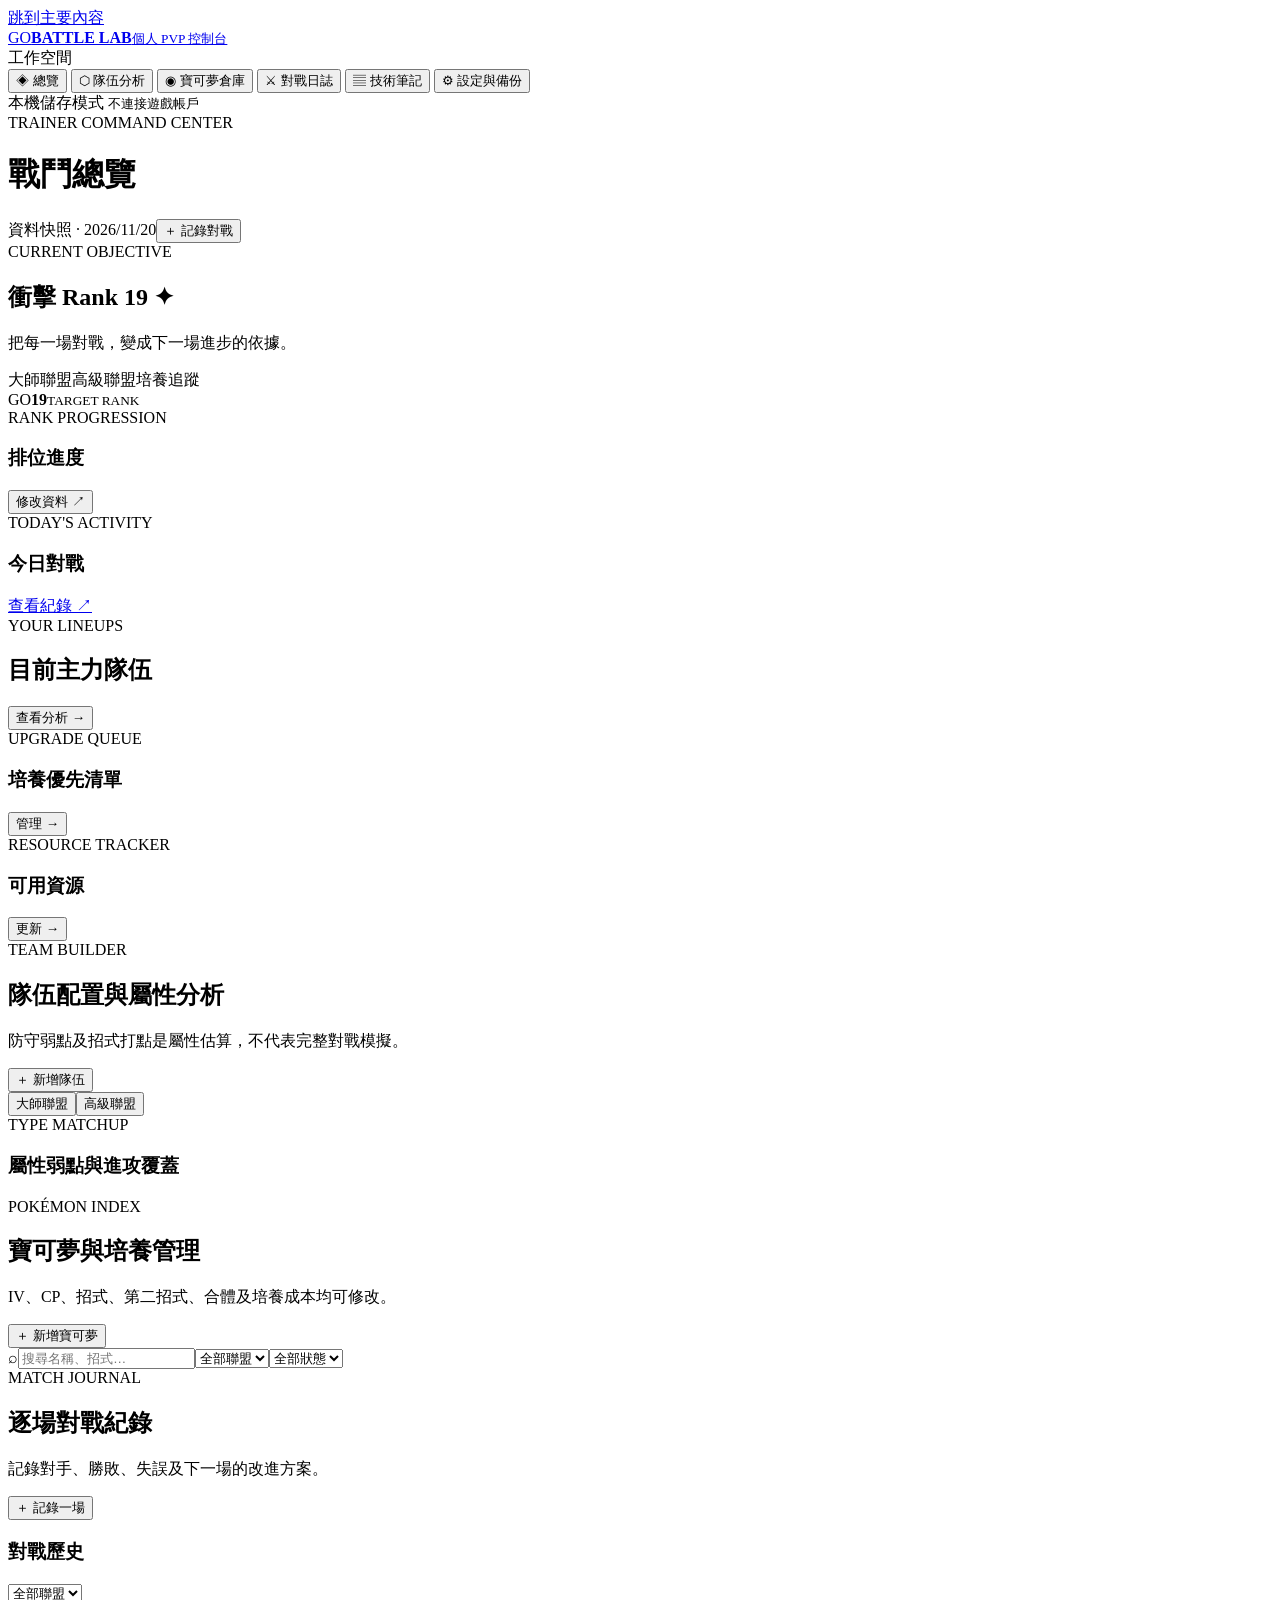
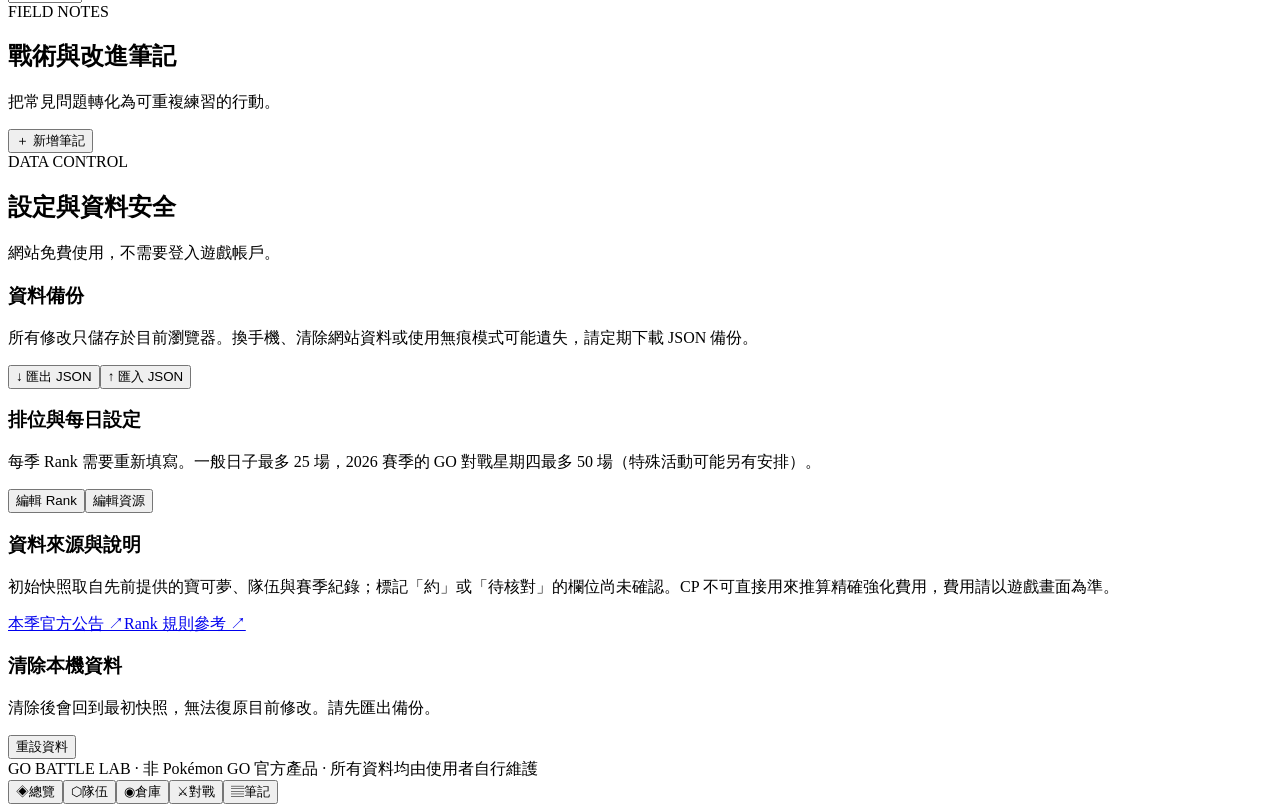
==== pokemon-pvp/index.html @ a2c4c0a1 "Add mobile-first Pokemon GO PvP dashboard shell" ====
<!doctype html>
<html lang="zh-Hant">
<head>
<meta charset="utf-8">
<meta name="viewport" content="width=device-width,initial-scale=1,viewport-fit=cover">
<meta name="theme-color" content="#101627">
<meta name="description" content="Pokémon GO PvP 個人控制台：隊伍、寶可夢、資源、Rank 及逐場對戰追蹤。">
<title>GO Battle Lab｜Pokémon GO PvP 控制台</title>
<link rel="stylesheet" href="./style.css">
</head>
<body>
<a class="skip" href="#main">跳到主要內容</a>
<div class="shell">
<aside class="sidebar">
  <a class="brand" href="#overview" aria-label="GO Battle Lab 首頁"><span class="brand-symbol">GO<span class="brand-dot"></span></span><span><strong>BATTLE LAB</strong><small>個人 PVP 控制台</small></span></a>
  <div class="side-label">工作空間</div>
  <nav class="side-nav" aria-label="主要選單">
    <button data-tab="overview" class="active"><span>◈</span> 總覽</button>
    <button data-tab="teams"><span>⬡</span> 隊伍分析</button>
    <button data-tab="roster"><span>◉</span> 寶可夢倉庫</button>
    <button data-tab="battles"><span>⚔</span> 對戰日誌</button>
    <button data-tab="notes"><span>▤</span> 技術筆記</button>
    <button data-tab="settings"><span>⚙</span> 設定與備份</button>
  </nav>
  <div class="side-bottom"><span class="online-dot"></span>本機儲存模式 <small>不連接遊戲帳戶</small></div>
</aside>
<div class="main-wrap">
<header class="topbar"><div><div class="eyebrow">TRAINER COMMAND CENTER</div><h1 id="pageTitle">戰鬥總覽</h1></div><div class="top-actions"><span id="snapshotBadge" class="snapshot">資料快照 · 2026/11/20</span><button class="btn btn-accent" data-action="add-battle">＋ 記錄對戰</button></div></header>
<main id="main">
<section id="overview" class="view active" aria-labelledby="overviewH">
 <div class="welcome"><div><div class="mini-label">CURRENT OBJECTIVE</div><h2 id="overviewH">衝擊 Rank 19 <span class="spark">✦</span></h2><p>把每一場對戰，變成下一場進步的依據。</p><div class="welcome-tags"><span>大師聯盟</span><span>高級聯盟</span><span>培養追蹤</span></div></div><div class="goal-emblem"><span>GO</span><strong>19</strong><small>TARGET RANK</small></div></div>
 <div id="stats" class="stats"></div>
 <div class="dashboard-columns"><section class="panel"><div class="panel-heading"><div><div class="eyebrow">RANK PROGRESSION</div><h3>排位進度</h3></div><button class="link-button" data-action="edit-rank">修改資料 ↗</button></div><div id="rankCard"></div></section><section class="panel"><div class="panel-heading"><div><div class="eyebrow">TODAY'S ACTIVITY</div><h3>今日對戰</h3></div><a href="#battles" class="link-button" data-link-tab="battles">查看紀錄 ↗</a></div><div id="dailyCard"></div></section></div>
 <div class="section-header"><div><div class="eyebrow">YOUR LINEUPS</div><h2>目前主力隊伍</h2></div><button class="btn btn-outline" data-tab="teams">查看分析 →</button></div><div id="quickTeams" class="team-grid"></div>
 <div class="dashboard-columns bottom-row"><section class="panel"><div class="panel-heading"><div><div class="eyebrow">UPGRADE QUEUE</div><h3>培養優先清單</h3></div><button class="link-button" data-tab="roster">管理 →</button></div><div id="priorityCard"></div></section><section class="panel"><div class="panel-heading"><div><div class="eyebrow">RESOURCE TRACKER</div><h3>可用資源</h3></div><button class="link-button" data-action="edit-resources">更新 →</button></div><div id="resourcesCard"></div></section></div>
</section>
<section id="teams" class="view"><div class="section-header"><div><div class="eyebrow">TEAM BUILDER</div><h2>隊伍配置與屬性分析</h2><p class="muted">防守弱點及招式打點是屬性估算，不代表完整對戰模擬。</p></div><button class="btn btn-accent" data-action="new-team">＋ 新增隊伍</button></div><div class="filters"><button class="chip active" data-league="master">大師聯盟</button><button class="chip" data-league="ultra">高級聯盟</button></div><div id="teamsList" class="team-grid"></div><section class="panel analysis-panel"><div class="panel-heading"><div><div class="eyebrow">TYPE MATCHUP</div><h3>屬性弱點與進攻覆蓋</h3></div></div><div id="typeAnalysis"></div></section></section>
<section id="roster" class="view"><div class="section-header"><div><div class="eyebrow">POKÉMON INDEX</div><h2>寶可夢與培養管理</h2><p class="muted">IV、CP、招式、第二招式、合體及培養成本均可修改。</p></div><button class="btn btn-accent" data-action="new-mon">＋ 新增寶可夢</button></div><div class="toolbar"><label class="field-search"><span>⌕</span><input id="rosterSearch" placeholder="搜尋名稱、招式…" aria-label="搜尋寶可夢"></label><select id="rosterLeague" aria-label="篩選聯盟"><option value="all">全部聯盟</option><option value="master">大師聯盟</option><option value="ultra">高級聯盟</option></select><select id="rosterStatus" aria-label="篩選進度"><option value="all">全部狀態</option><option>已完成</option><option>待培養</option><option>待測試</option><option>需替換</option></select></div><div id="rosterGrid" class="roster-grid"></div></section>
<section id="battles" class="view"><div class="section-header"><div><div class="eyebrow">MATCH JOURNAL</div><h2>逐場對戰紀錄</h2><p class="muted">記錄對手、勝敗、失誤及下一場的改進方案。</p></div><button class="btn btn-accent" data-action="add-battle">＋ 記錄一場</button></div><div id="battleMetrics" class="stats battle-stats"></div><div class="panel"><div class="panel-heading"><h3>對戰歷史</h3><select id="battleLeague" aria-label="對戰紀錄聯盟"><option value="all">全部聯盟</option><option value="master">大師聯盟</option><option value="ultra">高級聯盟</option></select></div><div id="battleList"></div></div></section>
<section id="notes" class="view"><div class="section-header"><div><div class="eyebrow">FIELD NOTES</div><h2>戰術與改進筆記</h2><p class="muted">把常見問題轉化為可重複練習的行動。</p></div><button class="btn btn-accent" data-action="new-note">＋ 新增筆記</button></div><div id="noteList" class="notes-grid"></div></section>
<section id="settings" class="view"><div class="section-header"><div><div class="eyebrow">DATA CONTROL</div><h2>設定與資料安全</h2><p class="muted">網站免費使用，不需要登入遊戲帳戶。</p></div></div><div class="settings-grid"><div class="panel"><h3>資料備份</h3><p class="muted">所有修改只儲存於目前瀏覽器。換手機、清除網站資料或使用無痕模式可能遺失，請定期下載 JSON 備份。</p><div class="button-group"><button class="btn btn-accent" data-action="export">↓ 匯出 JSON</button><button class="btn btn-outline" data-action="import">↑ 匯入 JSON</button></div><input id="importFile" type="file" accept=".json,application/json" hidden></div><div class="panel"><h3>排位與每日設定</h3><p class="muted">每季 Rank 需要重新填寫。一般日子最多 25 場，2026 賽季的 GO 對戰星期四最多 50 場（特殊活動可能另有安排）。</p><div class="button-group"><button class="btn btn-outline" data-action="edit-rank">編輯 Rank</button><button class="btn btn-outline" data-action="edit-resources">編輯資源</button></div></div><div class="panel"><h3>資料來源與說明</h3><p class="muted">初始快照取自先前提供的寶可夢、隊伍與賽季紀錄；標記「約」或「待核對」的欄位尚未確認。CP 不可直接用來推算精確強化費用，費用請以遊戲畫面為準。</p><div class="external-links"><a href="https://pokemongo.com/news/go-battle-league-twilight-trails" target="_blank" rel="noopener">本季官方公告 ↗</a><a href="https://bulbapedia.bulbagarden.net/wiki/GO_Battle_League" target="_blank" rel="noopener">Rank 規則參考 ↗</a></div></div><div class="panel danger-panel"><h3>清除本機資料</h3><p class="muted">清除後會回到最初快照，無法復原目前修改。請先匯出備份。</p><button class="btn btn-danger" data-action="reset">重設資料</button></div></div></section>
</main><footer>GO BATTLE LAB · 非 Pokémon GO 官方產品 · 所有資料均由使用者自行維護</footer>
</div></div>
<nav class="mobile-nav" aria-label="手機導覽"><button data-tab="overview" class="active"><span>◈</span>總覽</button><button data-tab="teams"><span>⬡</span>隊伍</button><button data-tab="roster"><span>◉</span>倉庫</button><button data-tab="battles"><span>⚔</span>對戰</button><button data-tab="notes"><span>▤</span>筆記</button></nav>
<dialog id="editor"><div class="dialog-head"><div><div class="eyebrow">EDIT WORKSPACE</div><h2 id="dialogTitle"></h2></div><button id="dialogClose" class="icon-button" aria-label="關閉">✕</button></div><form id="editorForm" novalidate><div id="dialogFields"></div><div class="dialog-actions"><button type="button" class="btn btn-outline" id="dialogCancel">取消</button><button type="submit" class="btn btn-accent">儲存修改</button></div></form></dialog>
<div id="toast" role="status" aria-live="polite"></div>
<script defer src="./app.js"></script>
</body></html>
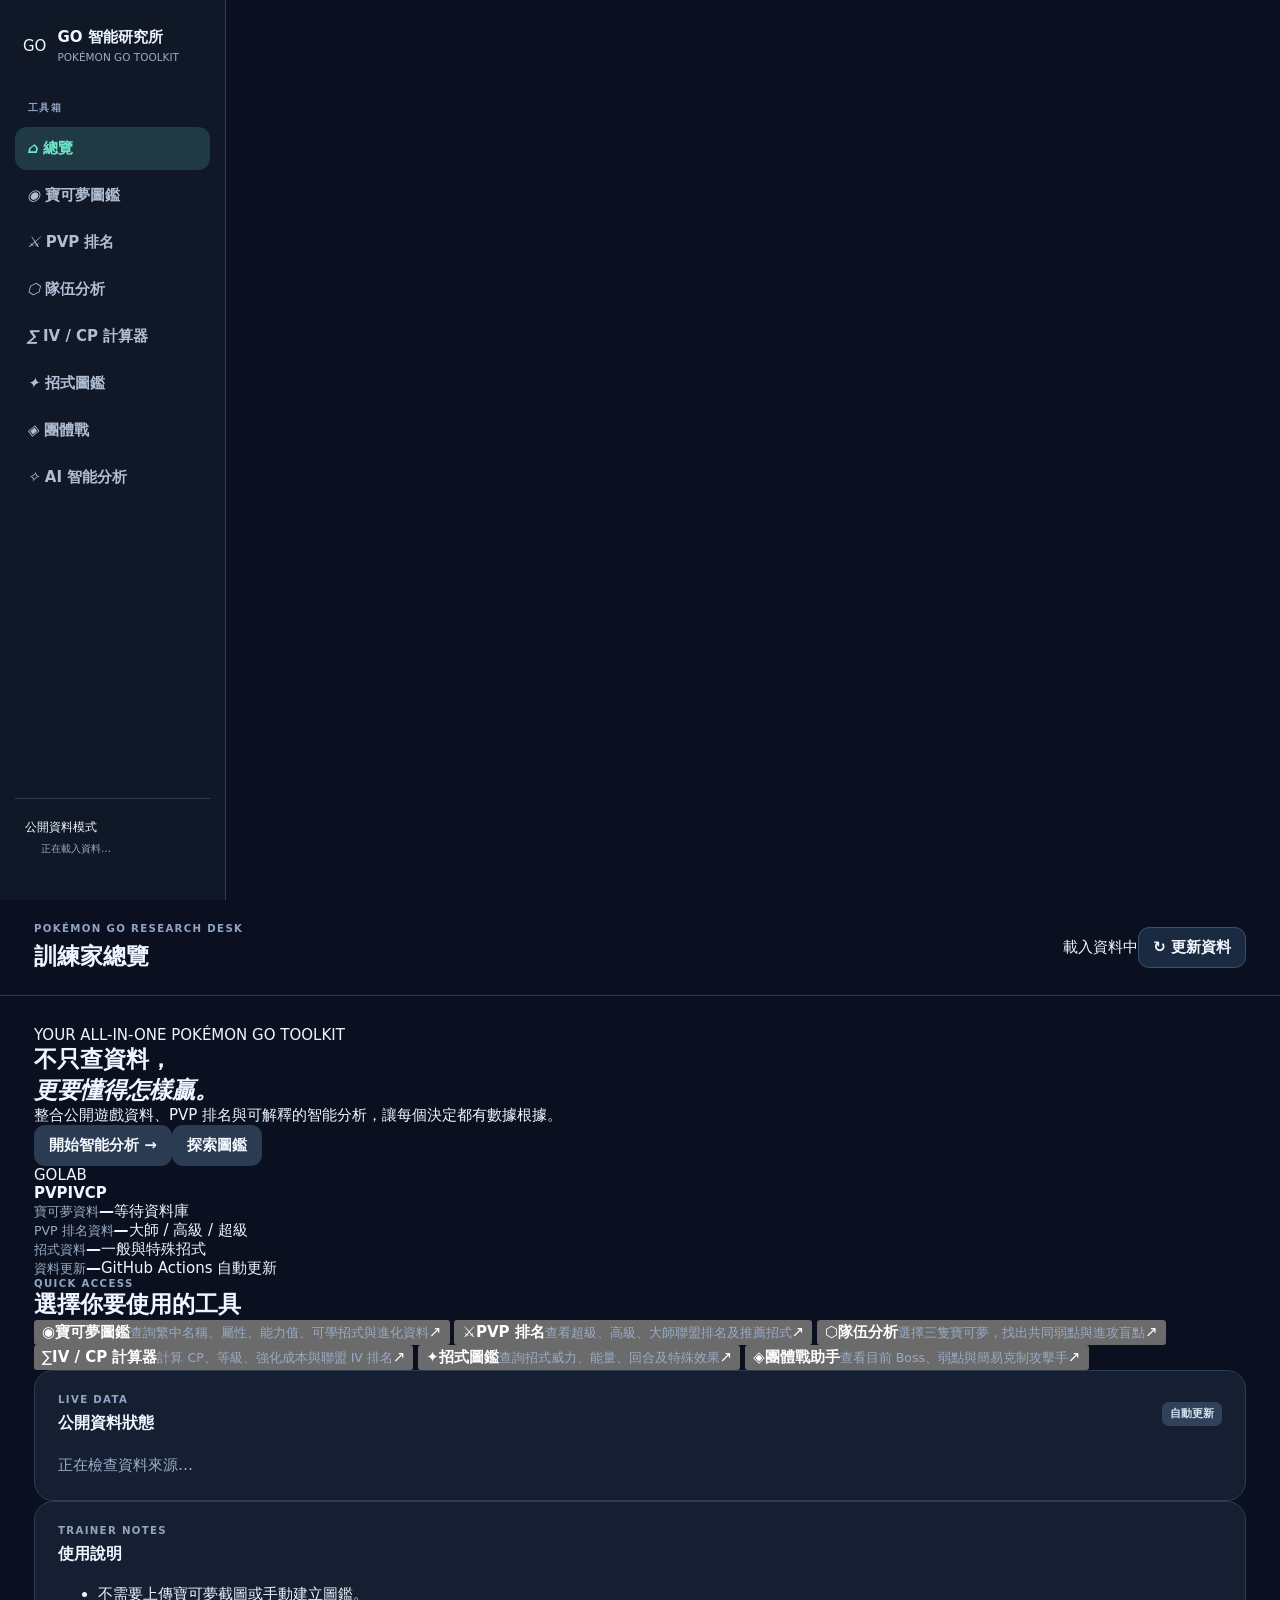
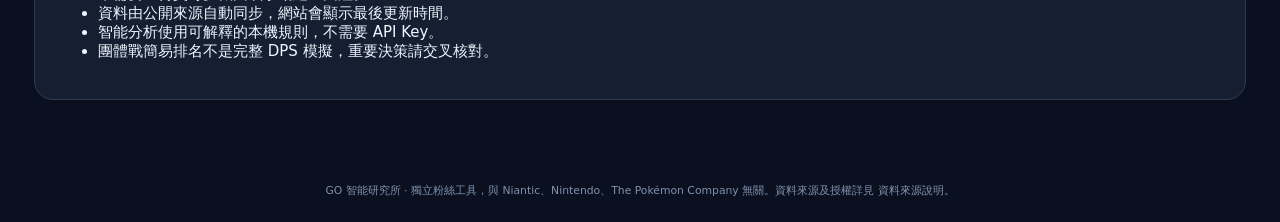
==== commit 5d95565a: "Redesign Pokémon GO site as full Traditional Chinese toolkit" ====
--- a/pokemon-pvp/index.html
+++ b/pokemon-pvp/index.html
@@ -3,46 +3,104 @@
 <head>
 <meta charset="utf-8">
 <meta name="viewport" content="width=device-width,initial-scale=1,viewport-fit=cover">
-<meta name="theme-color" content="#101627">
-<meta name="description" content="Pokémon GO PvP 個人控制台：隊伍、寶可夢、資源、Rank 及逐場對戰追蹤。">
-<title>GO Battle Lab｜Pokémon GO PvP 控制台</title>
+<meta name="theme-color" content="#0b1220">
+<meta name="description" content="Pokémon GO 繁體中文工具箱：寶可夢圖鑑、PVP 排名、隊伍分析、CP/IV 計算、招式及團體戰智能建議。">
+<title>GO 智能研究所｜Pokémon GO 工具箱</title>
 <link rel="stylesheet" href="./style.css">
 </head>
 <body>
 <a class="skip" href="#main">跳到主要內容</a>
-<div class="shell">
+<div class="app-shell">
 <aside class="sidebar">
-  <a class="brand" href="#overview" aria-label="GO Battle Lab 首頁"><span class="brand-symbol">GO<span class="brand-dot"></span></span><span><strong>BATTLE LAB</strong><small>個人 PVP 控制台</small></span></a>
-  <div class="side-label">工作空間</div>
-  <nav class="side-nav" aria-label="主要選單">
-    <button data-tab="overview" class="active"><span>◈</span> 總覽</button>
-    <button data-tab="teams"><span>⬡</span> 隊伍分析</button>
-    <button data-tab="roster"><span>◉</span> 寶可夢倉庫</button>
-    <button data-tab="battles"><span>⚔</span> 對戰日誌</button>
-    <button data-tab="notes"><span>▤</span> 技術筆記</button>
-    <button data-tab="settings"><span>⚙</span> 設定與備份</button>
+  <a class="brand" href="#overview"><span class="brand-icon">GO<span></span></span><span><b>GO 智能研究所</b><small>POKÉMON GO TOOLKIT</small></span></a>
+  <div class="side-label">工具箱</div>
+  <nav class="side-nav" aria-label="主要導覽">
+    <button class="active" data-tab="overview"><i>⌂</i> 總覽</button>
+    <button data-tab="pokedex"><i>◉</i> 寶可夢圖鑑</button>
+    <button data-tab="pvp"><i>⚔</i> PVP 排名</button>
+    <button data-tab="team"><i>⬡</i> 隊伍分析</button>
+    <button data-tab="calculator"><i>∑</i> IV / CP 計算器</button>
+    <button data-tab="moves"><i>✦</i> 招式圖鑑</button>
+    <button data-tab="raids"><i>◈</i> 團體戰</button>
+    <button data-tab="advisor"><i>✧</i> AI 智能分析</button>
   </nav>
-  <div class="side-bottom"><span class="online-dot"></span>本機儲存模式 <small>不連接遊戲帳戶</small></div>
+  <div class="side-bottom"><span class="live-dot"></span><span>公開資料模式</span><small id="sideDataStatus">正在載入資料…</small></div>
 </aside>
-<div class="main-wrap">
-<header class="topbar"><div><div class="eyebrow">TRAINER COMMAND CENTER</div><h1 id="pageTitle">戰鬥總覽</h1></div><div class="top-actions"><span id="snapshotBadge" class="snapshot">資料快照 · 2026/11/20</span><button class="btn btn-accent" data-action="add-battle">＋ 記錄對戰</button></div></header>
+<div class="main-area">
+<header class="topbar">
+  <div><div class="eyebrow">POKÉMON GO RESEARCH DESK</div><h1 id="pageTitle">訓練家總覽</h1></div>
+  <div class="top-tools"><span class="data-pill" id="dataPill"><i></i> 載入資料中</span><button class="btn btn-outline" id="refreshBtn">↻ 更新資料</button></div>
+</header>
 <main id="main">
-<section id="overview" class="view active" aria-labelledby="overviewH">
- <div class="welcome"><div><div class="mini-label">CURRENT OBJECTIVE</div><h2 id="overviewH">衝擊 Rank 19 <span class="spark">✦</span></h2><p>把每一場對戰，變成下一場進步的依據。</p><div class="welcome-tags"><span>大師聯盟</span><span>高級聯盟</span><span>培養追蹤</span></div></div><div class="goal-emblem"><span>GO</span><strong>19</strong><small>TARGET RANK</small></div></div>
- <div id="stats" class="stats"></div>
- <div class="dashboard-columns"><section class="panel"><div class="panel-heading"><div><div class="eyebrow">RANK PROGRESSION</div><h3>排位進度</h3></div><button class="link-button" data-action="edit-rank">修改資料 ↗</button></div><div id="rankCard"></div></section><section class="panel"><div class="panel-heading"><div><div class="eyebrow">TODAY'S ACTIVITY</div><h3>今日對戰</h3></div><a href="#battles" class="link-button" data-link-tab="battles">查看紀錄 ↗</a></div><div id="dailyCard"></div></section></div>
- <div class="section-header"><div><div class="eyebrow">YOUR LINEUPS</div><h2>目前主力隊伍</h2></div><button class="btn btn-outline" data-tab="teams">查看分析 →</button></div><div id="quickTeams" class="team-grid"></div>
- <div class="dashboard-columns bottom-row"><section class="panel"><div class="panel-heading"><div><div class="eyebrow">UPGRADE QUEUE</div><h3>培養優先清單</h3></div><button class="link-button" data-tab="roster">管理 →</button></div><div id="priorityCard"></div></section><section class="panel"><div class="panel-heading"><div><div class="eyebrow">RESOURCE TRACKER</div><h3>可用資源</h3></div><button class="link-button" data-action="edit-resources">更新 →</button></div><div id="resourcesCard"></div></section></div>
+<section id="overview" class="view active">
+  <div class="hero">
+    <div><div class="hero-kicker">YOUR ALL-IN-ONE POKÉMON GO TOOLKIT</div><h2>不只查資料，<br><em>更要懂得怎樣贏。</em></h2><p>整合公開遊戲資料、PVP 排名與可解釋的智能分析，讓每個決定都有數據根據。</p><div class="hero-actions"><button class="btn btn-primary" data-jump="advisor">開始智能分析 <b>→</b></button><button class="btn btn-ghost" data-jump="pokedex">探索圖鑑</button></div></div>
+    <div class="hero-orbit"><div class="orbit-ring ring-a"></div><div class="orbit-ring ring-b"></div><div class="orbit-core">GO<span>LAB</span></div><b class="orbit-node node-a">PVP</b><b class="orbit-node node-b">IV</b><b class="orbit-node node-c">CP</b></div>
+  </div>
+  <div class="stats-grid" id="overviewStats">
+    <div class="stat-card"><small>寶可夢資料</small><strong>—</strong><span>等待資料庫</span></div>
+    <div class="stat-card"><small>PVP 排名資料</small><strong>—</strong><span>大師 / 高級 / 超級</span></div>
+    <div class="stat-card"><small>招式資料</small><strong>—</strong><span>一般與特殊招式</span></div>
+    <div class="stat-card"><small>資料更新</small><strong>—</strong><span>GitHub Actions 自動更新</span></div>
+  </div>
+  <div class="section-title"><div><div class="eyebrow">QUICK ACCESS</div><h2>選擇你要使用的工具</h2></div></div>
+  <div class="tool-grid">
+    <button class="tool-card" data-jump="pokedex"><span class="tool-icon mint">◉</span><b>寶可夢圖鑑</b><small>查詢繁中名稱、屬性、能力值、可學招式與進化資料</small><span class="tool-arrow">↗</span></button>
+    <button class="tool-card" data-jump="pvp"><span class="tool-icon violet">⚔</span><b>PVP 排名</b><small>查看超級、高級、大師聯盟排名及推薦招式</small><span class="tool-arrow">↗</span></button>
+    <button class="tool-card" data-jump="team"><span class="tool-icon gold">⬡</span><b>隊伍分析</b><small>選擇三隻寶可夢，找出共同弱點與進攻盲點</small><span class="tool-arrow">↗</span></button>
+    <button class="tool-card" data-jump="calculator"><span class="tool-icon blue">∑</span><b>IV / CP 計算器</b><small>計算 CP、等級、強化成本與聯盟 IV 排名</small><span class="tool-arrow">↗</span></button>
+    <button class="tool-card" data-jump="moves"><span class="tool-icon pink">✦</span><b>招式圖鑑</b><small>查詢招式威力、能量、回合及特殊效果</small><span class="tool-arrow">↗</span></button>
+    <button class="tool-card" data-jump="raids"><span class="tool-icon orange">◈</span><b>團體戰助手</b><small>查看目前 Boss、弱點與簡易克制攻擊手</small><span class="tool-arrow">↗</span></button>
+  </div>
+  <div class="bottom-grid">
+    <section class="panel"><div class="panel-heading"><div><div class="eyebrow">LIVE DATA</div><h3>公開資料狀態</h3></div><span class="tag tag-live">自動更新</span></div><div id="sourceStatus" class="source-list"><p class="muted">正在檢查資料來源…</p></div></section>
+    <section class="panel"><div class="panel-heading"><div><div class="eyebrow">TRAINER NOTES</div><h3>使用說明</h3></div></div><ul class="note-list"><li>不需要上傳寶可夢截圖或手動建立圖鑑。</li><li>資料由公開來源自動同步，網站會顯示最後更新時間。</li><li>智能分析使用可解釋的本機規則，不需要 API Key。</li><li>團體戰簡易排名不是完整 DPS 模擬，重要決策請交叉核對。</li></ul></section>
+  </div>
 </section>
-<section id="teams" class="view"><div class="section-header"><div><div class="eyebrow">TEAM BUILDER</div><h2>隊伍配置與屬性分析</h2><p class="muted">防守弱點及招式打點是屬性估算，不代表完整對戰模擬。</p></div><button class="btn btn-accent" data-action="new-team">＋ 新增隊伍</button></div><div class="filters"><button class="chip active" data-league="master">大師聯盟</button><button class="chip" data-league="ultra">高級聯盟</button></div><div id="teamsList" class="team-grid"></div><section class="panel analysis-panel"><div class="panel-heading"><div><div class="eyebrow">TYPE MATCHUP</div><h3>屬性弱點與進攻覆蓋</h3></div></div><div id="typeAnalysis"></div></section></section>
-<section id="roster" class="view"><div class="section-header"><div><div class="eyebrow">POKÉMON INDEX</div><h2>寶可夢與培養管理</h2><p class="muted">IV、CP、招式、第二招式、合體及培養成本均可修改。</p></div><button class="btn btn-accent" data-action="new-mon">＋ 新增寶可夢</button></div><div class="toolbar"><label class="field-search"><span>⌕</span><input id="rosterSearch" placeholder="搜尋名稱、招式…" aria-label="搜尋寶可夢"></label><select id="rosterLeague" aria-label="篩選聯盟"><option value="all">全部聯盟</option><option value="master">大師聯盟</option><option value="ultra">高級聯盟</option></select><select id="rosterStatus" aria-label="篩選進度"><option value="all">全部狀態</option><option>已完成</option><option>待培養</option><option>待測試</option><option>需替換</option></select></div><div id="rosterGrid" class="roster-grid"></div></section>
-<section id="battles" class="view"><div class="section-header"><div><div class="eyebrow">MATCH JOURNAL</div><h2>逐場對戰紀錄</h2><p class="muted">記錄對手、勝敗、失誤及下一場的改進方案。</p></div><button class="btn btn-accent" data-action="add-battle">＋ 記錄一場</button></div><div id="battleMetrics" class="stats battle-stats"></div><div class="panel"><div class="panel-heading"><h3>對戰歷史</h3><select id="battleLeague" aria-label="對戰紀錄聯盟"><option value="all">全部聯盟</option><option value="master">大師聯盟</option><option value="ultra">高級聯盟</option></select></div><div id="battleList"></div></div></section>
-<section id="notes" class="view"><div class="section-header"><div><div class="eyebrow">FIELD NOTES</div><h2>戰術與改進筆記</h2><p class="muted">把常見問題轉化為可重複練習的行動。</p></div><button class="btn btn-accent" data-action="new-note">＋ 新增筆記</button></div><div id="noteList" class="notes-grid"></div></section>
-<section id="settings" class="view"><div class="section-header"><div><div class="eyebrow">DATA CONTROL</div><h2>設定與資料安全</h2><p class="muted">網站免費使用，不需要登入遊戲帳戶。</p></div></div><div class="settings-grid"><div class="panel"><h3>資料備份</h3><p class="muted">所有修改只儲存於目前瀏覽器。換手機、清除網站資料或使用無痕模式可能遺失，請定期下載 JSON 備份。</p><div class="button-group"><button class="btn btn-accent" data-action="export">↓ 匯出 JSON</button><button class="btn btn-outline" data-action="import">↑ 匯入 JSON</button></div><input id="importFile" type="file" accept=".json,application/json" hidden></div><div class="panel"><h3>排位與每日設定</h3><p class="muted">每季 Rank 需要重新填寫。一般日子最多 25 場，2026 賽季的 GO 對戰星期四最多 50 場（特殊活動可能另有安排）。</p><div class="button-group"><button class="btn btn-outline" data-action="edit-rank">編輯 Rank</button><button class="btn btn-outline" data-action="edit-resources">編輯資源</button></div></div><div class="panel"><h3>資料來源與說明</h3><p class="muted">初始快照取自先前提供的寶可夢、隊伍與賽季紀錄；標記「約」或「待核對」的欄位尚未確認。CP 不可直接用來推算精確強化費用，費用請以遊戲畫面為準。</p><div class="external-links"><a href="https://pokemongo.com/news/go-battle-league-twilight-trails" target="_blank" rel="noopener">本季官方公告 ↗</a><a href="https://bulbapedia.bulbagarden.net/wiki/GO_Battle_League" target="_blank" rel="noopener">Rank 規則參考 ↗</a></div></div><div class="panel danger-panel"><h3>清除本機資料</h3><p class="muted">清除後會回到最初快照，無法復原目前修改。請先匯出備份。</p><button class="btn btn-danger" data-action="reset">重設資料</button></div></div></section>
-</main><footer>GO BATTLE LAB · 非 Pokémon GO 官方產品 · 所有資料均由使用者自行維護</footer>
-</div></div>
-<nav class="mobile-nav" aria-label="手機導覽"><button data-tab="overview" class="active"><span>◈</span>總覽</button><button data-tab="teams"><span>⬡</span>隊伍</button><button data-tab="roster"><span>◉</span>倉庫</button><button data-tab="battles"><span>⚔</span>對戰</button><button data-tab="notes"><span>▤</span>筆記</button></nav>
-<dialog id="editor"><div class="dialog-head"><div><div class="eyebrow">EDIT WORKSPACE</div><h2 id="dialogTitle"></h2></div><button id="dialogClose" class="icon-button" aria-label="關閉">✕</button></div><form id="editorForm" novalidate><div id="dialogFields"></div><div class="dialog-actions"><button type="button" class="btn btn-outline" id="dialogCancel">取消</button><button type="submit" class="btn btn-accent">儲存修改</button></div></form></dialog>
+<section id="pokedex" class="view">
+  <div class="page-intro"><div><div class="eyebrow">POKÉDEX DATABASE</div><h2>寶可夢圖鑑</h2><p>搜尋繁體中文或英文名稱，查看 GO 能力值、屬性、招式池與進化路線。</p></div><span class="tag">公開資料</span></div>
+  <div class="toolbar"><label class="search-box"><span>⌕</span><input id="dexSearch" placeholder="搜尋寶可夢名稱或編號…" autocomplete="off"></label><select id="dexType"><option value="">全部屬性</option></select><select id="dexSort"><option value="id">圖鑑順序</option><option value="attack">攻擊力由高至低</option><option value="cp">最大 CP 由高至低</option><option value="name">名稱 A–Z</option></select></div>
+  <div class="dex-layout"><div id="dexGrid" class="dex-grid"><div class="loading-card">正在載入寶可夢圖鑑…</div></div><aside id="dexDetail" class="detail-panel"><div class="detail-empty"><span>◉</span><b>選擇一隻寶可夢</b><small>查看能力值、招式及進化資料</small></div></aside></div>
+  <div class="list-footer"><span id="dexCount">—</span><button id="dexMore" class="btn btn-outline" hidden>載入更多</button></div>
+</section>
+<section id="pvp" class="view">
+  <div class="page-intro"><div><div class="eyebrow">GO BATTLE LEAGUE</div><h2>PVP 排名與配招</h2><p>排名來源 PvPoke。依照模擬排名及常用招式查看各聯盟熱門選擇。</p></div><a class="text-link" href="https://pvpoke.com/rankings/" target="_blank" rel="noopener">開啟 PvPoke ↗</a></div>
+  <div class="league-tabs"><button class="active" data-league="1500">超級聯盟 <small>CP 1,500</small></button><button data-league="2500">高級聯盟 <small>CP 2,500</small></button><button data-league="10000">大師聯盟 <small>不限 CP</small></button></div>
+  <div class="toolbar"><label class="search-box"><span>⌕</span><input id="pvpSearch" placeholder="搜尋寶可夢…"></label><select id="pvpLimit"><option value="50">前 50 名</option><option value="100" selected>前 100 名</option><option value="250">前 250 名</option></select></div>
+  <div class="pvp-layout"><div class="panel table-panel"><div class="panel-heading"><h3 id="pvpHeading">超級聯盟排名</h3><span class="muted" id="pvpUpdated">排名資料</span></div><div id="pvpList" class="ranking-list"><div class="loading-card">正在載入排名…</div></div></div><aside id="pvpDetail" class="detail-panel"><div class="detail-empty"><span>⚔</span><b>選擇排名項目</b><small>查看推薦招式、主要對局與剋星</small></div></aside></div>
+</section>
+<section id="team" class="view">
+  <div class="page-intro"><div><div class="eyebrow">TEAM COMPOSITION LAB</div><h2>隊伍分析器</h2><p>選擇三隻寶可夢，自動分析屬性弱點、抗性、招式覆蓋與 PVP 排名。</p></div><span class="tag tag-live">即時計算</span></div>
+  <div class="panel team-builder"><div class="league-tabs compact"><button class="active" data-team-league="1500">超級聯盟</button><button data-team-league="2500">高級聯盟</button><button data-team-league="10000">大師聯盟</button></div><div class="team-select-grid"><div class="team-slot"><label>01 · 首發</label><select id="team1" class="pokemon-select"><option value="">選擇寶可夢</option></select><div id="team1Card" class="slot-summary">尚未選擇</div></div><div class="team-slot"><label>02 · 交換位</label><select id="team2" class="pokemon-select"><option value="">選擇寶可夢</option></select><div id="team2Card" class="slot-summary">尚未選擇</div></div><div class="team-slot"><label>03 · 收尾位</label><select id="team3" class="pokemon-select"><option value="">選擇寶可夢</option></select><div id="team3Card" class="slot-summary">尚未選擇</div></div></div><div class="team-actions"><p class="muted">可先選擇 1–3 隻；分析會依照目前已選項目計算。</p><button class="btn btn-primary" id="analyzeTeamBtn">分析隊伍 →</button></div></div>
+  <div id="teamAnalysis" class="analysis-results"><div class="empty-state">選擇你的隊伍，再按「分析隊伍」。</div></div>
+</section>
+<section id="calculator" class="view">
+  <div class="page-intro"><div><div class="eyebrow">IV / CP / POWER-UP</div><h2>IV 與 CP 計算器</h2><p>使用遊戲基礎能力值及 CP 倍率，計算指定 IV、等級與強化成本。</p></div></div>
+  <div class="calculator-layout"><section class="panel calc-form"><div class="field"><label for="calcPokemon">選擇寶可夢</label><input id="calcPokemonSearch" list="pokemonOptions" placeholder="輸入寶可夢名稱…"><datalist id="pokemonOptions"></datalist><input id="calcPokemonId" type="hidden"></div><div class="iv-inputs"><div class="field"><label for="ivAtk">攻擊 IV</label><input id="ivAtk" type="number" min="0" max="15" value="15"></div><div class="field"><label for="ivDef">防禦 IV</label><input id="ivDef" type="number" min="0" max="15" value="15"></div><div class="field"><label for="ivSta">體力 IV</label><input id="ivSta" type="number" min="0" max="15" value="15"></div></div><div class="field"><label for="calcLevel">目前等級 <strong id="levelLabel">20</strong></label><input id="calcLevel" type="range" min="1" max="50" step="0.5" value="20"></div><div class="field"><label for="targetLevel">目標等級</label><input id="targetLevel" type="range" min="1" max="50" step="0.5" value="40"><div class="range-labels"><span>1</span><b id="targetLevelLabel">40</b><span>50</span></div></div><div class="field"><label for="calcLeague">PVP 聯盟 IV 排名</label><select id="calcLeague"><option value="1500">超級聯盟（CP 1,500）</option><option value="2500">高級聯盟（CP 2,500）</option><option value="10000">大師聯盟</option></select></div><button class="btn btn-primary btn-block" id="calculateBtn">計算 CP、成本及 IV 排名</button></section><section class="calc-output"><div id="calcResults" class="calc-results"><div class="empty-state">輸入寶可夢及 IV，開始計算。</div></div></section></div>
+</section>
+<section id="moves" class="view">
+  <div class="page-intro"><div><div class="eyebrow">MOVE ENCYCLOPEDIA</div><h2>招式圖鑑</h2><p>查詢繁體中文招式名稱、屬性、PVP 威力、能量消耗及回合數。</p></div></div>
+  <div class="toolbar"><label class="search-box"><span>⌕</span><input id="moveSearch" placeholder="搜尋招式名稱…"></label><select id="moveKind"><option value="all">全部招式</option><option value="fast">一般招式</option><option value="charged">特殊招式</option></select><select id="moveType"><option value="">全部屬性</option></select></div>
+  <div class="panel table-panel"><div class="table-head move-row"><span>招式</span><span>屬性</span><span>威力</span><span>能量</span><span>回合</span></div><div id="moveList" class="move-list"><div class="loading-card">正在載入招式…</div></div><div class="list-footer"><span id="moveCount">—</span><button id="moveMore" class="btn btn-outline" hidden>載入更多</button></div></div>
+</section>
+<section id="raids" class="view">
+  <div class="page-intro"><div><div class="eyebrow">RAID BATTLE DESK</div><h2>團體戰助手</h2><p>查看公開資料來源提供的目前 Boss，並按屬性克制及攻擊能力估算攻擊手。</p></div><a class="text-link" href="https://www.pokebattler.com/raids" target="_blank" rel="noopener">Pokebattler 完整模擬 ↗</a></div>
+  <div class="raid-disclaimer">注意：下方攻擊手是屬性與基礎攻擊力的簡易估算，未完整模擬閃避、天氣、好友加成、Mega/Shadow 加成及團體戰 Boss 動作。</div>
+  <div id="raidBosses" class="raid-grid"><div class="loading-card">正在載入目前團體戰…</div></div>
+  <div id="raidDetail" class="panel raid-detail"><div class="detail-empty"><span>◈</span><b>選擇團體戰 Boss</b><small>查看弱點及推薦攻擊手</small></div></div>
+</section>
+<section id="advisor" class="view">
+  <div class="page-intro"><div><div class="eyebrow">LOCAL INTELLIGENCE ENGINE</div><h2>AI 智能分析</h2><p>以 PVPoke 模擬排名、遊戲能力值、招式資料和屬性相剋為依據，生成可解釋的建議。</p></div><span class="tag tag-live">免 API Key</span></div>
+  <div class="advisor-layout"><section class="panel advisor-input"><div class="advisor-mark">✧</div><h3>你想分析甚麼？</h3><p class="muted">選擇聯盟及分析目標，系統會自動查詢公開資料，不需要上傳你的寶可夢盒子。</p><div class="field"><label for="advisorLeague">對戰聯盟</label><select id="advisorLeague"><option value="1500">超級聯盟</option><option value="2500" selected>高級聯盟</option><option value="10000">大師聯盟</option></select></div><div class="field"><label for="advisorTarget">分析對象</label><select id="advisorTarget"><option value="team">分析隊伍（使用隊伍分析器的選擇）</option><option value="counter">尋找指定對手的克制方案</option><option value="pokemon">分析一隻寶可夢的聯盟價值</option></select></div><div class="field" id="advisorPokemonField" hidden><label for="advisorPokemon">選擇寶可夢</label><select id="advisorPokemon" class="pokemon-select"><option value="">選擇寶可夢</option></select></div><div class="field" id="advisorOpponentField" hidden><label for="advisorOpponent">對手寶可夢</label><select id="advisorOpponent" class="pokemon-select"><option value="">選擇對手</option></select></div><div class="field"><label for="advisorQuestion">補充問題（可選）</label><textarea id="advisorQuestion" rows="3" placeholder="例如：我應該優先練哪隻？隊伍最怕甚麼？"></textarea></div><button id="advisorRun" class="btn btn-primary btn-block">生成智能分析 ✧</button><div class="advisor-note">本機分析引擎不會把資料傳送給第三方 AI。它會根據可核實的數據和規則生成建議，並標示估算限制。</div></section><section class="panel advisor-output"><div class="panel-heading"><div><div class="eyebrow">ANALYSIS REPORT</div><h3>分析結果</h3></div><button id="copyAdvisor" class="btn btn-outline btn-sm" disabled>複製報告</button></div><div id="advisorReport" class="report-placeholder"><span>✧</span><b>等待你的分析指令</b><small>結果會顯示在這裡，並附上判斷依據。</small></div></section></div>
+</section>
+</main>
+<footer>GO 智能研究所 · 獨立粉絲工具，與 Niantic、Nintendo、The Pokémon Company 無關。資料來源及授權詳見 <a href="./SOURCES.md">資料來源說明</a>。</footer>
+</div>
+</div>
+<nav class="mobile-nav" aria-label="手機導覽">
+<button class="active" data-tab="overview"><span>⌂</span>總覽</button><button data-tab="pokedex"><span>◉</span>圖鑑</button><button data-tab="pvp"><span>⚔</span>PVP</button><button data-tab="team"><span>⬡</span>隊伍</button><button data-tab="advisor"><span>✧</span>AI</button>
+</nav>
 <div id="toast" role="status" aria-live="polite"></div>
 <script defer src="./app.js"></script>
-</body></html>+</body>
+</html>
--- a/pokemon-pvp/style.css
+++ b/pokemon-pvp/style.css
@@ -0,0 +1,15 @@
+
+:root{color-scheme:dark;--bg:#0b1020;--side:#101827;--panel:#151f31;--border:#2c3c53;--text:#eef6ff;--dim:#98abc5;--mint:#6de7c9;--violet:#b6a9ff;--red:#ff8d98;--gold:#f7cc81;font-family:system-ui,-apple-system,"PingFang TC","Microsoft JhengHei",sans-serif;font-size:15px}
+*{box-sizing:border-box}body{margin:0;background:var(--bg);color:var(--text);min-width:320px}button,input,select,textarea{font:inherit}button{cursor:pointer}button:focus-visible,a:focus-visible,input:focus-visible,select:focus-visible,textarea:focus-visible{outline:2px solid var(--mint);outline-offset:3px}h1,h2,h3,p{margin:0}h1{font-size:1.5rem}h2{font-size:1.55rem}h3{font-size:1.08rem}a{color:inherit;text-decoration:none}small,.muted{color:var(--dim)}.muted{line-height:1.55}.skip{position:absolute;top:-100px;left:12px;background:#fff;color:#222;padding:10px;z-index:80}.skip:focus{top:12px}
+.shell{display:flex;min-height:100vh}.sidebar{width:226px;flex-shrink:0;background:var(--side);border-right:1px solid var(--border);padding:24px 15px;display:flex;flex-direction:column;position:sticky;top:0;height:100vh}.brand{display:flex;align-items:center;gap:11px;padding:4px 8px 30px}.brand-symbol{display:grid;place-items:center;border:2px solid var(--mint);border-radius:12px;width:49px;height:49px;position:relative;font-weight:900;letter-spacing:-.09em;color:var(--mint)}.brand-dot{height:9px;width:9px;border-radius:50%;position:absolute;right:-4px;top:-4px;background:var(--violet)}.brand strong{font-size:.95rem;letter-spacing:.06em}.brand small{display:block;font-size:.7rem;margin-top:4px}.side-label,.eyebrow,.mini-label{font-weight:800;font-size:.68rem;color:#91a4c3;letter-spacing:.13em}.side-label{padding:8px 13px 12px}.side-nav{display:grid;gap:4px}.side-nav button{padding:12px;background:none;border:0;color:#b0bed3;border-radius:12px;text-align:left;font-weight:700}.side-nav button span{display:inline-block;width:29px;font-size:1.15rem}.side-nav button.active,.side-nav button:hover{background:#203a45;color:var(--mint)}.side-bottom{margin-top:auto;padding:20px 10px;border-top:1px solid var(--border);font-size:.8rem}.side-bottom small{display:block;margin:6px 0 0 16px}.online-dot{height:7px;width:7px;background:var(--mint);border-radius:50%;display:inline-block;margin-right:8px}
+.main-wrap{flex:1;min-width:0;max-width:1530px;margin:auto}.topbar{display:flex;justify-content:space-between;align-items:center;gap:15px;padding:23px 34px;border-bottom:1px solid var(--border)}.topbar .eyebrow{margin-bottom:7px}.top-actions{display:flex;align-items:center;gap:14px}.snapshot{font-size:.77rem;color:var(--dim)}.btn{border:1px solid transparent;background:#2b3b52;color:#f4f8ff;padding:10px 14px;border-radius:11px;font-weight:800}.btn-accent{background:var(--mint);color:#12242a}.btn-accent:hover{background:#91f5d9}.btn-outline{background:#1a2a40;border-color:#39516a}.btn-outline:hover{border-color:var(--mint)}.btn-danger{background:#512834;border-color:#8c495a}.btn-sm{font-size:.78rem;padding:7px 10px}.link-button{border:0;background:transparent;color:var(--mint);font-weight:800;font-size:.82rem;padding:6px}main{padding:30px 34px 60px;min-height:75vh}.view{display:none}.view.active{display:block}
+.welcome{border:1px solid #35606a;background:radial-gradient(ellipse at 86% 12%,#2b626566,transparent 55%),linear-gradient(110deg,#192e41,#222442);border-radius:23px;display:flex;align-items:center;justify-content:space-between;gap:22px;padding:32px;min-height:221px}.welcome .mini-label{color:var(--mint);margin-bottom:13px}.welcome h2{font-size:2.35rem;margin-bottom:12px}.welcome p{color:#c0d0e4}.welcome-tags{display:flex;gap:8px;flex-wrap:wrap;margin-top:20px}.welcome-tags span{border-radius:20px;border:1px solid #547b82;background:#2b545533;color:#d3f5eb;padding:5px 10px;font-size:.75rem}.spark{color:var(--mint)}.goal-emblem{width:149px;height:149px;flex-shrink:0;display:flex;align-items:center;justify-content:center;flex-direction:column;border:2px solid #79dfd67b;border-radius:50%;box-shadow:0 0 0 12px #4fcbbb19}.goal-emblem span{font-weight:900;color:var(--mint);letter-spacing:.2em;font-size:.72rem}.goal-emblem strong{font-size:3.5rem;line-height:1.1}.goal-emblem small{font-size:.62rem;letter-spacing:.12em}
+.stats{display:grid;grid-template-columns:repeat(4,minmax(0,1fr));gap:14px;margin:18px 0}.stat{border:1px solid var(--border);background:var(--panel);border-radius:17px;padding:18px;min-width:0}.stat-label{font-size:.78rem;color:var(--dim)}.stat-number{font-size:1.7rem;font-weight:900;margin:8px 0 3px;overflow-wrap:anywhere}.stat-foot{font-size:.7rem;color:var(--dim)}.stat.accent .stat-number{color:var(--mint)}.stat.violet .stat-number{color:var(--violet)}.dashboard-columns{display:grid;grid-template-columns:1.05fr 1fr;gap:17px}.panel{background:var(--panel);border:1px solid var(--border);border-radius:19px;padding:23px;min-width:0}.panel-heading{display:flex;align-items:center;justify-content:space-between;gap:10px;margin-bottom:20px}.panel-heading .eyebrow{margin-bottom:7px}.section-header{display:flex;align-items:center;justify-content:space-between;gap:14px;margin:30px 0 18px}.section-header:first-child{margin-top:0}.section-header .eyebrow{margin-bottom:7px}.section-header .muted{margin-top:7px}.progress-label{display:flex;align-items:baseline;justify-content:space-between;margin-bottom:13px}.progress-label strong{font-size:1.4rem}.bar{height:10px;background:#2a3e56;overflow:hidden;border-radius:50px}.bar span{display:block;background:linear-gradient(90deg,var(--mint),#82bbff);height:100%}.rank-steps{display:flex;gap:5px;margin-top:18px}.rank-step{flex:1;min-width:0;text-align:center;padding:7px 2px;border-radius:7px;background:#233448;font-size:.75rem;color:var(--dim)}.rank-step.current{border:1px solid var(--mint);color:var(--mint)}.rank-step.past{color:var(--mint)}.hint{font-size:.79rem;line-height:1.5;color:#b9c7db;margin-top:14px}.today-count{font-size:2.25rem;font-weight:900}.today-count small{font-size:.88rem;font-weight:500}.daily-circles{display:flex;gap:5px;flex-wrap:wrap;margin-top:17px}.daily-circles span{width:12px;height:12px;border-radius:4px;background:#34475f}.daily-circles span.done{background:var(--mint)}.daily-circles span.over{background:var(--gold)}
+.team-grid{display:grid;grid-template-columns:repeat(2,minmax(0,1fr));gap:17px}.team-card{background:var(--panel);border:1px solid var(--border);border-radius:19px;padding:22px;min-width:0}.team-title{display:flex;justify-content:space-between;gap:10px;margin-bottom:14px;align-items:flex-start}.team-title h3{margin-top:5px}.tag{display:inline-block;font-size:.7rem;font-weight:800;padding:5px 8px;border-radius:7px;background:#304259;color:#d4e3f0}.tag.success{background:#215347;color:#a2fae0}.tag.warn{background:#534433;color:#ffddaa}.tag.danger{background:#503248;color:#ffb5c9}.tag.purple{background:#3c3661;color:#d3c9ff}.pokemon-row{display:flex;gap:11px;align-items:center;padding:12px 0;border-top:1px solid var(--border)}.poke-mark{width:40px;height:40px;flex-shrink:0;border-radius:11px;display:grid;place-items:center;background:#2b465d;color:var(--mint);font-size:1.15rem;font-weight:900}.pokemon-row strong{display:block;font-size:.86rem}.pokemon-row small{display:block;margin-top:4px;font-size:.73rem}.pokemon-row .right{margin-left:auto;text-align:right}.team-actions{display:flex;align-items:center;justify-content:space-between;border-top:1px solid var(--border);padding-top:14px;gap:8px}.team-meta{font-size:.75rem;color:var(--dim)}.empty{padding:29px 12px;text-align:center;color:var(--dim)}.priority-row,.resource-row{border-top:1px solid var(--border);display:flex;align-items:center;justify-content:space-between;gap:10px;padding:13px 0}.priority-row:first-child,.resource-row:first-child{border-top:0;padding-top:0}.priority-row strong,.resource-row strong{font-size:.88rem}.priority-row small{display:block;margin-top:5px}.bottom-row{margin-top:17px}
+.filters,.toolbar{display:flex;align-items:center;gap:10px;flex-wrap:wrap;margin-bottom:20px}.chip{border:1px solid var(--border);background:var(--panel);color:#c9d6e9;border-radius:11px;padding:10px 16px;font-weight:800}.chip.active{background:#1b4e4a;color:var(--mint);border-color:#2b867b}.analysis-panel{margin-top:18px}.analysis-columns{display:grid;grid-template-columns:1fr 1fr;gap:20px}.analysis-columns h4{margin:0 0 14px}.analysis-type{display:flex;justify-content:space-between;border-bottom:1px solid var(--border);padding:9px 0;gap:8px}.analysis-type small{font-size:.73rem}.analysis-tag{color:var(--red)}.coverage-list{display:flex;gap:7px;flex-wrap:wrap}.type-pill{background:#304359;border-radius:8px;padding:5px 8px;font-size:.76rem}
+.toolbar select,.panel select{border:1px solid #39506b;background:#1c2a40;border-radius:10px;color:var(--text);padding:10px;min-height:42px}.field-search{display:flex;gap:10px;align-items:center;flex:1;max-width:420px;min-width:200px;padding:0 13px;border:1px solid #39506b;border-radius:10px;background:#1c2a40}.field-search input{width:100%;background:transparent;color:var(--text);border:0;padding:10px 0;outline:0}.roster-grid{display:grid;grid-template-columns:repeat(3,minmax(0,1fr));gap:16px}.mon-card{min-width:0;background:var(--panel);border:1px solid var(--border);border-radius:18px;padding:19px}.mon-top{display:flex;align-items:center;gap:11px;margin-bottom:15px}.mon-glyph{width:51px;height:51px;border-radius:15px;background:#2a465c;display:grid;place-items:center;color:var(--mint);font-size:1.3rem;font-weight:900;flex-shrink:0}.mon-top h3{font-size:1rem}.mon-top small{display:block;margin-top:5px}.mon-cp{font-size:1.45rem;font-weight:900}.mon-cp span{font-size:.75rem;color:var(--dim)}.mon-fields{display:grid;grid-template-columns:1fr 1fr;gap:12px;border-top:1px solid var(--border);margin-top:13px;padding-top:13px}.mon-fields small{display:block;font-size:.71rem;margin-bottom:5px}.mon-fields strong{font-size:.86rem}.mon-moves{border-top:1px solid var(--border);margin-top:12px;padding-top:12px;font-size:.8rem;line-height:1.65;color:#c5d3e8;overflow-wrap:anywhere}.mon-tags{display:flex;flex-wrap:wrap;gap:6px;margin:13px 0}.mon-actions{display:flex;gap:8px;margin-top:14px}.mon-actions button{flex:1}.battle-stats{grid-template-columns:repeat(3,minmax(0,1fr))}.battle-item{border-top:1px solid var(--border);padding:15px 0;display:flex;align-items:flex-start;justify-content:space-between;gap:10px}.battle-item:first-child{border-top:0}.battle-head{display:flex;align-items:center;flex-wrap:wrap;gap:9px}.battle-head strong{font-size:.93rem}.battle-item p{margin-top:7px;color:#b0bfd2;line-height:1.5;font-size:.83rem}.battle-meta{font-size:.72rem;color:var(--dim);margin-top:7px}.battle-right{display:flex;gap:7px}.notes-grid{display:grid;grid-template-columns:repeat(2,minmax(0,1fr));gap:16px}.note-card{border:1px solid var(--border);background:var(--panel);border-radius:17px;padding:21px}.note-card h3{margin-bottom:10px}.note-card p{white-space:pre-wrap;color:#b9c9dd;line-height:1.65}.note-bottom{display:flex;align-items:center;gap:8px;margin-top:20px;flex-wrap:wrap}.settings-grid{display:grid;grid-template-columns:repeat(2,minmax(0,1fr));gap:17px}.settings-grid .panel h3{margin-bottom:12px}.button-group{display:flex;flex-wrap:wrap;gap:10px;margin-top:20px}.external-links{display:grid;gap:9px;margin-top:15px}.external-links a{color:var(--mint);font-size:.85rem}.danger-panel{border-color:#6c4350}footer{padding:24px;text-align:center;color:#7e91ad;font-size:.72rem}
+.mobile-nav{display:none}dialog{width:min(580px,calc(100vw - 25px));max-height:90vh;padding:0;border:1px solid #48607a;border-radius:20px;background:#1b2a40;color:var(--text);box-shadow:0 30px 90px #0009}dialog::backdrop{background:#000a}.dialog-head{padding:20px;display:flex;align-items:flex-start;justify-content:space-between;border-bottom:1px solid var(--border)}.dialog-head h2{margin-top:6px}.icon-button{border:0;border-radius:10px;background:#344760;color:white;padding:8px 11px}.dialog-actions{position:sticky;bottom:0;display:flex;justify-content:flex-end;gap:10px;padding:15px 20px;border-top:1px solid var(--border);background:#1b2a40}#dialogFields{padding:20px;max-height:calc(90vh - 155px);overflow-y:auto}.form-grid{display:grid;grid-template-columns:1fr 1fr;gap:12px}.form-section{color:var(--mint);font-size:.81rem;font-weight:800;margin:7px 0}.field{min-width:0;display:grid;gap:6px}.field.wide{grid-column:1/-1}.field label{font-size:.81rem;color:#bdcde1;font-weight:800}.field input,.field select,.field textarea{width:100%;padding:10px;border:1px solid #4b637d;background:#111e30;color:var(--text);border-radius:10px;min-height:42px}.field textarea{min-height:95px;resize:vertical}.form-help{font-size:.73rem;color:var(--dim)}.form-check{display:flex;gap:8px;align-items:center}#toast{position:fixed;bottom:22px;right:22px;z-index:100;background:#23564f;border:1px solid #499c89;border-radius:12px;color:#caffef;padding:12px 16px;opacity:0;pointer-events:none;transition:opacity .15s}#toast.show{opacity:1}
+@media(max-width:1110px){.sidebar{width:190px}.topbar,main{padding-left:23px;padding-right:23px}.roster-grid{grid-template-columns:repeat(2,minmax(0,1fr))}}
+@media(max-width:800px){.sidebar{display:none}.topbar{padding:17px 15px}.topbar h1{font-size:1.28rem}.top-actions .snapshot{display:none}.top-actions .btn{font-size:.8rem;padding:9px}.main-wrap{max-width:100%}main{padding:18px 15px 85px}.welcome{min-height:190px;padding:24px}.welcome h2{font-size:2rem}.goal-emblem{width:108px;height:108px;box-shadow:0 0 0 8px #4fcbbb19}.goal-emblem strong{font-size:2.5rem}.goal-emblem small{font-size:.48rem}.stats{gap:9px}.stat{padding:14px 12px}.stat-number{font-size:1.4rem}.stat-label{font-size:.72rem}.dashboard-columns,.team-grid,.analysis-columns,.settings-grid{grid-template-columns:1fr}.panel{padding:19px}.section-header{align-items:flex-start}.mobile-nav{display:flex;position:fixed;bottom:0;left:0;right:0;z-index:40;justify-content:space-around;background:#111d31ed;backdrop-filter:blur(16px);border-top:1px solid var(--border);padding:9px 4px calc(9px + env(safe-area-inset-bottom))}.mobile-nav button{border:0;background:transparent;flex:1;color:#99adc7;display:grid;justify-items:center;font-size:.69rem;gap:3px}.mobile-nav button span{font-size:1.3rem}.mobile-nav button.active{color:var(--mint)}footer{padding-bottom:95px}#toast{bottom:95px;left:12px;right:12px}}
+@media(max-width:535px){.welcome{padding:19px}.welcome h2{font-size:1.65rem}.welcome p{font-size:.85rem}.welcome-tags{margin-top:12px}.welcome-tags span{font-size:.64rem;padding:4px 6px}.goal-emblem{height:76px;width:76px}.goal-emblem strong{font-size:1.8rem}.goal-emblem span{font-size:.5rem}.stats{grid-template-columns:repeat(2,minmax(0,1fr))}.roster-grid,.notes-grid{grid-template-columns:1fr}.section-header h2{font-size:1.33rem}.section-header .btn{padding:8px;font-size:.76rem}.field-search{min-width:100%;max-width:none}.toolbar select{flex:1}.battle-item{flex-direction:column}.battle-right{align-self:flex-end}.form-grid{grid-template-columns:1fr 1fr}}
+@media(prefers-reduced-motion:reduce){*{transition:none!important}}
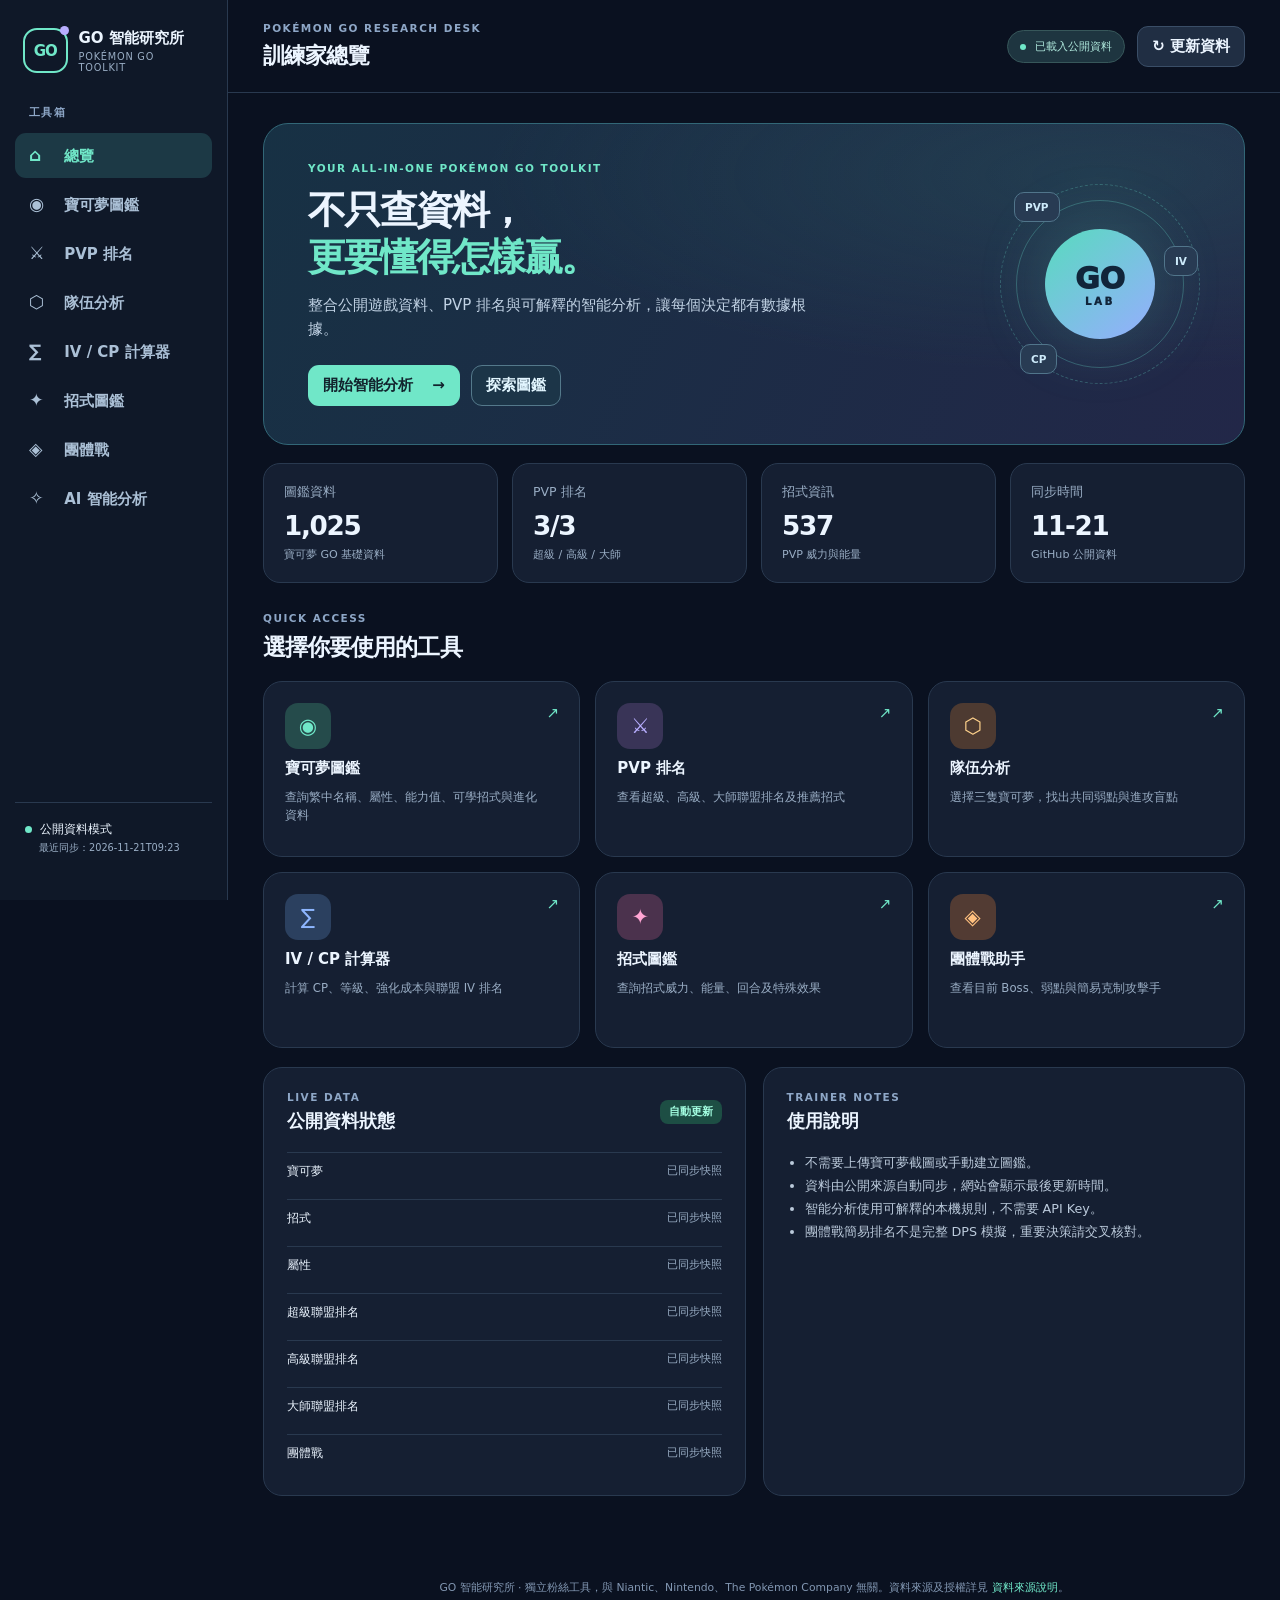
==== commit 44e44abc: "Replace Pokémon dropdowns with searchable name pickers" ====
--- a/pokemon-pvp/index.html
+++ b/pokemon-pvp/index.html
@@ -71,7 +71,7 @@
 </section>
 <section id="team" class="view">
   <div class="page-intro"><div><div class="eyebrow">TEAM COMPOSITION LAB</div><h2>隊伍分析器</h2><p>選擇三隻寶可夢，自動分析屬性弱點、抗性、招式覆蓋與 PVP 排名。</p></div><span class="tag tag-live">即時計算</span></div>
-  <div class="panel team-builder"><div class="league-tabs compact"><button class="active" data-team-league="1500">超級聯盟</button><button data-team-league="2500">高級聯盟</button><button data-team-league="10000">大師聯盟</button></div><div class="team-select-grid"><div class="team-slot"><label>01 · 首發</label><select id="team1" class="pokemon-select"><option value="">選擇寶可夢</option></select><div id="team1Card" class="slot-summary">尚未選擇</div></div><div class="team-slot"><label>02 · 交換位</label><select id="team2" class="pokemon-select"><option value="">選擇寶可夢</option></select><div id="team2Card" class="slot-summary">尚未選擇</div></div><div class="team-slot"><label>03 · 收尾位</label><select id="team3" class="pokemon-select"><option value="">選擇寶可夢</option></select><div id="team3Card" class="slot-summary">尚未選擇</div></div></div><div class="team-actions"><p class="muted">可先選擇 1–3 隻；分析會依照目前已選項目計算。</p><button class="btn btn-primary" id="analyzeTeamBtn">分析隊伍 →</button></div></div>
+  <div class="panel team-builder"><div class="league-tabs compact"><button class="active" data-team-league="1500">超級聯盟</button><button data-team-league="2500">高級聯盟</button><button data-team-league="10000">大師聯盟</button></div><div class="team-select-grid"><div class="team-slot"><label>01 · 首發</label><div class="pokemon-picker" data-picker="team1"><div class="picker-input-wrap"><input id="team1Search" class="pokemon-search" type="search" placeholder="輸入寶可夢名稱，例如：蒼響 / Zacian" autocomplete="off" role="combobox" aria-autocomplete="list" aria-expanded="false" aria-controls="team1Results"><button class="picker-clear" type="button" data-clear-picker="team1" aria-label="清除選擇">×</button></div><input id="team1" class="picker-value" type="hidden" value=""><div id="team1Results" class="pokemon-suggestions" role="listbox" hidden></div></div><div id="team1Card" class="slot-summary">尚未選擇</div></div><div class="team-slot"><label>02 · 交換位</label><div class="pokemon-picker" data-picker="team2"><div class="picker-input-wrap"><input id="team2Search" class="pokemon-search" type="search" placeholder="輸入寶可夢名稱，例如：蒼響 / Zacian" autocomplete="off" role="combobox" aria-autocomplete="list" aria-expanded="false" aria-controls="team2Results"><button class="picker-clear" type="button" data-clear-picker="team2" aria-label="清除選擇">×</button></div><input id="team2" class="picker-value" type="hidden" value=""><div id="team2Results" class="pokemon-suggestions" role="listbox" hidden></div></div><div id="team2Card" class="slot-summary">尚未選擇</div></div><div class="team-slot"><label>03 · 收尾位</label><div class="pokemon-picker" data-picker="team3"><div class="picker-input-wrap"><input id="team3Search" class="pokemon-search" type="search" placeholder="輸入寶可夢名稱，例如：蒼響 / Zacian" autocomplete="off" role="combobox" aria-autocomplete="list" aria-expanded="false" aria-controls="team3Results"><button class="picker-clear" type="button" data-clear-picker="team3" aria-label="清除選擇">×</button></div><input id="team3" class="picker-value" type="hidden" value=""><div id="team3Results" class="pokemon-suggestions" role="listbox" hidden></div></div><div id="team3Card" class="slot-summary">尚未選擇</div></div></div><div class="team-actions"><p class="muted">可先選擇 1–3 隻；分析會依照目前已選項目計算。</p><button class="btn btn-primary" id="analyzeTeamBtn">分析隊伍 →</button></div></div>
   <div id="teamAnalysis" class="analysis-results"><div class="empty-state">選擇你的隊伍，再按「分析隊伍」。</div></div>
 </section>
 <section id="calculator" class="view">
@@ -91,7 +91,7 @@
 </section>
 <section id="advisor" class="view">
   <div class="page-intro"><div><div class="eyebrow">LOCAL INTELLIGENCE ENGINE</div><h2>AI 智能分析</h2><p>以 PVPoke 模擬排名、遊戲能力值、招式資料和屬性相剋為依據，生成可解釋的建議。</p></div><span class="tag tag-live">免 API Key</span></div>
-  <div class="advisor-layout"><section class="panel advisor-input"><div class="advisor-mark">✧</div><h3>你想分析甚麼？</h3><p class="muted">選擇聯盟及分析目標，系統會自動查詢公開資料，不需要上傳你的寶可夢盒子。</p><div class="field"><label for="advisorLeague">對戰聯盟</label><select id="advisorLeague"><option value="1500">超級聯盟</option><option value="2500" selected>高級聯盟</option><option value="10000">大師聯盟</option></select></div><div class="field"><label for="advisorTarget">分析對象</label><select id="advisorTarget"><option value="team">分析隊伍（使用隊伍分析器的選擇）</option><option value="counter">尋找指定對手的克制方案</option><option value="pokemon">分析一隻寶可夢的聯盟價值</option></select></div><div class="field" id="advisorPokemonField" hidden><label for="advisorPokemon">選擇寶可夢</label><select id="advisorPokemon" class="pokemon-select"><option value="">選擇寶可夢</option></select></div><div class="field" id="advisorOpponentField" hidden><label for="advisorOpponent">對手寶可夢</label><select id="advisorOpponent" class="pokemon-select"><option value="">選擇對手</option></select></div><div class="field"><label for="advisorQuestion">補充問題（可選）</label><textarea id="advisorQuestion" rows="3" placeholder="例如：我應該優先練哪隻？隊伍最怕甚麼？"></textarea></div><button id="advisorRun" class="btn btn-primary btn-block">生成智能分析 ✧</button><div class="advisor-note">本機分析引擎不會把資料傳送給第三方 AI。它會根據可核實的數據和規則生成建議，並標示估算限制。</div></section><section class="panel advisor-output"><div class="panel-heading"><div><div class="eyebrow">ANALYSIS REPORT</div><h3>分析結果</h3></div><button id="copyAdvisor" class="btn btn-outline btn-sm" disabled>複製報告</button></div><div id="advisorReport" class="report-placeholder"><span>✧</span><b>等待你的分析指令</b><small>結果會顯示在這裡，並附上判斷依據。</small></div></section></div>
+  <div class="advisor-layout"><section class="panel advisor-input"><div class="advisor-mark">✧</div><h3>你想分析甚麼？</h3><p class="muted">選擇聯盟及分析目標，系統會自動查詢公開資料，不需要上傳你的寶可夢盒子。</p><div class="field"><label for="advisorLeague">對戰聯盟</label><select id="advisorLeague"><option value="1500">超級聯盟</option><option value="2500" selected>高級聯盟</option><option value="10000">大師聯盟</option></select></div><div class="field"><label for="advisorTarget">分析對象</label><select id="advisorTarget"><option value="team">分析隊伍（使用隊伍分析器的選擇）</option><option value="counter">尋找指定對手的克制方案</option><option value="pokemon">分析一隻寶可夢的聯盟價值</option></select></div><div class="field" id="advisorPokemonField" hidden><label for="advisorPokemonSearch">選擇寶可夢</label><div class="pokemon-picker" data-picker="advisorPokemon"><div class="picker-input-wrap"><input id="advisorPokemonSearch" class="pokemon-search" type="search" placeholder="輸入寶可夢名稱，例如：蒼響 / Zacian" autocomplete="off" role="combobox" aria-autocomplete="list" aria-expanded="false" aria-controls="advisorPokemonResults"><button class="picker-clear" type="button" data-clear-picker="advisorPokemon" aria-label="清除選擇">×</button></div><input id="advisorPokemon" class="picker-value" type="hidden" value=""><div id="advisorPokemonResults" class="pokemon-suggestions" role="listbox" hidden></div></div></div><div class="field" id="advisorOpponentField" hidden><label for="advisorOpponentSearch">對手寶可夢</label><div class="pokemon-picker" data-picker="advisorOpponent"><div class="picker-input-wrap"><input id="advisorOpponentSearch" class="pokemon-search" type="search" placeholder="輸入寶可夢名稱，例如：蒼響 / Zacian" autocomplete="off" role="combobox" aria-autocomplete="list" aria-expanded="false" aria-controls="advisorOpponentResults"><button class="picker-clear" type="button" data-clear-picker="advisorOpponent" aria-label="清除選擇">×</button></div><input id="advisorOpponent" class="picker-value" type="hidden" value=""><div id="advisorOpponentResults" class="pokemon-suggestions" role="listbox" hidden></div></div></div><div class="field"><label for="advisorQuestion">補充問題（可選）</label><textarea id="advisorQuestion" rows="3" placeholder="例如：我應該優先練哪隻？隊伍最怕甚麼？"></textarea></div><button id="advisorRun" class="btn btn-primary btn-block">生成智能分析 ✧</button><div class="advisor-note">本機分析引擎不會把資料傳送給第三方 AI。它會根據可核實的數據和規則生成建議，並標示估算限制。</div></section><section class="panel advisor-output"><div class="panel-heading"><div><div class="eyebrow">ANALYSIS REPORT</div><h3>分析結果</h3></div><button id="copyAdvisor" class="btn btn-outline btn-sm" disabled>複製報告</button></div><div id="advisorReport" class="report-placeholder"><span>✧</span><b>等待你的分析指令</b><small>結果會顯示在這裡，並附上判斷依據。</small></div></section></div>
 </section>
 </main>
 <footer>GO 智能研究所 · 獨立粉絲工具，與 Niantic、Nintendo、The Pokémon Company 無關。資料來源及授權詳見 <a href="./SOURCES.md">資料來源說明</a>。</footer>
--- a/pokemon-pvp/style.css
+++ b/pokemon-pvp/style.css
@@ -1,15 +1,5 @@
-
-:root{color-scheme:dark;--bg:#0b1020;--side:#101827;--panel:#151f31;--border:#2c3c53;--text:#eef6ff;--dim:#98abc5;--mint:#6de7c9;--violet:#b6a9ff;--red:#ff8d98;--gold:#f7cc81;font-family:system-ui,-apple-system,"PingFang TC","Microsoft JhengHei",sans-serif;font-size:15px}
-*{box-sizing:border-box}body{margin:0;background:var(--bg);color:var(--text);min-width:320px}button,input,select,textarea{font:inherit}button{cursor:pointer}button:focus-visible,a:focus-visible,input:focus-visible,select:focus-visible,textarea:focus-visible{outline:2px solid var(--mint);outline-offset:3px}h1,h2,h3,p{margin:0}h1{font-size:1.5rem}h2{font-size:1.55rem}h3{font-size:1.08rem}a{color:inherit;text-decoration:none}small,.muted{color:var(--dim)}.muted{line-height:1.55}.skip{position:absolute;top:-100px;left:12px;background:#fff;color:#222;padding:10px;z-index:80}.skip:focus{top:12px}
-.shell{display:flex;min-height:100vh}.sidebar{width:226px;flex-shrink:0;background:var(--side);border-right:1px solid var(--border);padding:24px 15px;display:flex;flex-direction:column;position:sticky;top:0;height:100vh}.brand{display:flex;align-items:center;gap:11px;padding:4px 8px 30px}.brand-symbol{display:grid;place-items:center;border:2px solid var(--mint);border-radius:12px;width:49px;height:49px;position:relative;font-weight:900;letter-spacing:-.09em;color:var(--mint)}.brand-dot{height:9px;width:9px;border-radius:50%;position:absolute;right:-4px;top:-4px;background:var(--violet)}.brand strong{font-size:.95rem;letter-spacing:.06em}.brand small{display:block;font-size:.7rem;margin-top:4px}.side-label,.eyebrow,.mini-label{font-weight:800;font-size:.68rem;color:#91a4c3;letter-spacing:.13em}.side-label{padding:8px 13px 12px}.side-nav{display:grid;gap:4px}.side-nav button{padding:12px;background:none;border:0;color:#b0bed3;border-radius:12px;text-align:left;font-weight:700}.side-nav button span{display:inline-block;width:29px;font-size:1.15rem}.side-nav button.active,.side-nav button:hover{background:#203a45;color:var(--mint)}.side-bottom{margin-top:auto;padding:20px 10px;border-top:1px solid var(--border);font-size:.8rem}.side-bottom small{display:block;margin:6px 0 0 16px}.online-dot{height:7px;width:7px;background:var(--mint);border-radius:50%;display:inline-block;margin-right:8px}
-.main-wrap{flex:1;min-width:0;max-width:1530px;margin:auto}.topbar{display:flex;justify-content:space-between;align-items:center;gap:15px;padding:23px 34px;border-bottom:1px solid var(--border)}.topbar .eyebrow{margin-bottom:7px}.top-actions{display:flex;align-items:center;gap:14px}.snapshot{font-size:.77rem;color:var(--dim)}.btn{border:1px solid transparent;background:#2b3b52;color:#f4f8ff;padding:10px 14px;border-radius:11px;font-weight:800}.btn-accent{background:var(--mint);color:#12242a}.btn-accent:hover{background:#91f5d9}.btn-outline{background:#1a2a40;border-color:#39516a}.btn-outline:hover{border-color:var(--mint)}.btn-danger{background:#512834;border-color:#8c495a}.btn-sm{font-size:.78rem;padding:7px 10px}.link-button{border:0;background:transparent;color:var(--mint);font-weight:800;font-size:.82rem;padding:6px}main{padding:30px 34px 60px;min-height:75vh}.view{display:none}.view.active{display:block}
-.welcome{border:1px solid #35606a;background:radial-gradient(ellipse at 86% 12%,#2b626566,transparent 55%),linear-gradient(110deg,#192e41,#222442);border-radius:23px;display:flex;align-items:center;justify-content:space-between;gap:22px;padding:32px;min-height:221px}.welcome .mini-label{color:var(--mint);margin-bottom:13px}.welcome h2{font-size:2.35rem;margin-bottom:12px}.welcome p{color:#c0d0e4}.welcome-tags{display:flex;gap:8px;flex-wrap:wrap;margin-top:20px}.welcome-tags span{border-radius:20px;border:1px solid #547b82;background:#2b545533;color:#d3f5eb;padding:5px 10px;font-size:.75rem}.spark{color:var(--mint)}.goal-emblem{width:149px;height:149px;flex-shrink:0;display:flex;align-items:center;justify-content:center;flex-direction:column;border:2px solid #79dfd67b;border-radius:50%;box-shadow:0 0 0 12px #4fcbbb19}.goal-emblem span{font-weight:900;color:var(--mint);letter-spacing:.2em;font-size:.72rem}.goal-emblem strong{font-size:3.5rem;line-height:1.1}.goal-emblem small{font-size:.62rem;letter-spacing:.12em}
-.stats{display:grid;grid-template-columns:repeat(4,minmax(0,1fr));gap:14px;margin:18px 0}.stat{border:1px solid var(--border);background:var(--panel);border-radius:17px;padding:18px;min-width:0}.stat-label{font-size:.78rem;color:var(--dim)}.stat-number{font-size:1.7rem;font-weight:900;margin:8px 0 3px;overflow-wrap:anywhere}.stat-foot{font-size:.7rem;color:var(--dim)}.stat.accent .stat-number{color:var(--mint)}.stat.violet .stat-number{color:var(--violet)}.dashboard-columns{display:grid;grid-template-columns:1.05fr 1fr;gap:17px}.panel{background:var(--panel);border:1px solid var(--border);border-radius:19px;padding:23px;min-width:0}.panel-heading{display:flex;align-items:center;justify-content:space-between;gap:10px;margin-bottom:20px}.panel-heading .eyebrow{margin-bottom:7px}.section-header{display:flex;align-items:center;justify-content:space-between;gap:14px;margin:30px 0 18px}.section-header:first-child{margin-top:0}.section-header .eyebrow{margin-bottom:7px}.section-header .muted{margin-top:7px}.progress-label{display:flex;align-items:baseline;justify-content:space-between;margin-bottom:13px}.progress-label strong{font-size:1.4rem}.bar{height:10px;background:#2a3e56;overflow:hidden;border-radius:50px}.bar span{display:block;background:linear-gradient(90deg,var(--mint),#82bbff);height:100%}.rank-steps{display:flex;gap:5px;margin-top:18px}.rank-step{flex:1;min-width:0;text-align:center;padding:7px 2px;border-radius:7px;background:#233448;font-size:.75rem;color:var(--dim)}.rank-step.current{border:1px solid var(--mint);color:var(--mint)}.rank-step.past{color:var(--mint)}.hint{font-size:.79rem;line-height:1.5;color:#b9c7db;margin-top:14px}.today-count{font-size:2.25rem;font-weight:900}.today-count small{font-size:.88rem;font-weight:500}.daily-circles{display:flex;gap:5px;flex-wrap:wrap;margin-top:17px}.daily-circles span{width:12px;height:12px;border-radius:4px;background:#34475f}.daily-circles span.done{background:var(--mint)}.daily-circles span.over{background:var(--gold)}
-.team-grid{display:grid;grid-template-columns:repeat(2,minmax(0,1fr));gap:17px}.team-card{background:var(--panel);border:1px solid var(--border);border-radius:19px;padding:22px;min-width:0}.team-title{display:flex;justify-content:space-between;gap:10px;margin-bottom:14px;align-items:flex-start}.team-title h3{margin-top:5px}.tag{display:inline-block;font-size:.7rem;font-weight:800;padding:5px 8px;border-radius:7px;background:#304259;color:#d4e3f0}.tag.success{background:#215347;color:#a2fae0}.tag.warn{background:#534433;color:#ffddaa}.tag.danger{background:#503248;color:#ffb5c9}.tag.purple{background:#3c3661;color:#d3c9ff}.pokemon-row{display:flex;gap:11px;align-items:center;padding:12px 0;border-top:1px solid var(--border)}.poke-mark{width:40px;height:40px;flex-shrink:0;border-radius:11px;display:grid;place-items:center;background:#2b465d;color:var(--mint);font-size:1.15rem;font-weight:900}.pokemon-row strong{display:block;font-size:.86rem}.pokemon-row small{display:block;margin-top:4px;font-size:.73rem}.pokemon-row .right{margin-left:auto;text-align:right}.team-actions{display:flex;align-items:center;justify-content:space-between;border-top:1px solid var(--border);padding-top:14px;gap:8px}.team-meta{font-size:.75rem;color:var(--dim)}.empty{padding:29px 12px;text-align:center;color:var(--dim)}.priority-row,.resource-row{border-top:1px solid var(--border);display:flex;align-items:center;justify-content:space-between;gap:10px;padding:13px 0}.priority-row:first-child,.resource-row:first-child{border-top:0;padding-top:0}.priority-row strong,.resource-row strong{font-size:.88rem}.priority-row small{display:block;margin-top:5px}.bottom-row{margin-top:17px}
-.filters,.toolbar{display:flex;align-items:center;gap:10px;flex-wrap:wrap;margin-bottom:20px}.chip{border:1px solid var(--border);background:var(--panel);color:#c9d6e9;border-radius:11px;padding:10px 16px;font-weight:800}.chip.active{background:#1b4e4a;color:var(--mint);border-color:#2b867b}.analysis-panel{margin-top:18px}.analysis-columns{display:grid;grid-template-columns:1fr 1fr;gap:20px}.analysis-columns h4{margin:0 0 14px}.analysis-type{display:flex;justify-content:space-between;border-bottom:1px solid var(--border);padding:9px 0;gap:8px}.analysis-type small{font-size:.73rem}.analysis-tag{color:var(--red)}.coverage-list{display:flex;gap:7px;flex-wrap:wrap}.type-pill{background:#304359;border-radius:8px;padding:5px 8px;font-size:.76rem}
-.toolbar select,.panel select{border:1px solid #39506b;background:#1c2a40;border-radius:10px;color:var(--text);padding:10px;min-height:42px}.field-search{display:flex;gap:10px;align-items:center;flex:1;max-width:420px;min-width:200px;padding:0 13px;border:1px solid #39506b;border-radius:10px;background:#1c2a40}.field-search input{width:100%;background:transparent;color:var(--text);border:0;padding:10px 0;outline:0}.roster-grid{display:grid;grid-template-columns:repeat(3,minmax(0,1fr));gap:16px}.mon-card{min-width:0;background:var(--panel);border:1px solid var(--border);border-radius:18px;padding:19px}.mon-top{display:flex;align-items:center;gap:11px;margin-bottom:15px}.mon-glyph{width:51px;height:51px;border-radius:15px;background:#2a465c;display:grid;place-items:center;color:var(--mint);font-size:1.3rem;font-weight:900;flex-shrink:0}.mon-top h3{font-size:1rem}.mon-top small{display:block;margin-top:5px}.mon-cp{font-size:1.45rem;font-weight:900}.mon-cp span{font-size:.75rem;color:var(--dim)}.mon-fields{display:grid;grid-template-columns:1fr 1fr;gap:12px;border-top:1px solid var(--border);margin-top:13px;padding-top:13px}.mon-fields small{display:block;font-size:.71rem;margin-bottom:5px}.mon-fields strong{font-size:.86rem}.mon-moves{border-top:1px solid var(--border);margin-top:12px;padding-top:12px;font-size:.8rem;line-height:1.65;color:#c5d3e8;overflow-wrap:anywhere}.mon-tags{display:flex;flex-wrap:wrap;gap:6px;margin:13px 0}.mon-actions{display:flex;gap:8px;margin-top:14px}.mon-actions button{flex:1}.battle-stats{grid-template-columns:repeat(3,minmax(0,1fr))}.battle-item{border-top:1px solid var(--border);padding:15px 0;display:flex;align-items:flex-start;justify-content:space-between;gap:10px}.battle-item:first-child{border-top:0}.battle-head{display:flex;align-items:center;flex-wrap:wrap;gap:9px}.battle-head strong{font-size:.93rem}.battle-item p{margin-top:7px;color:#b0bfd2;line-height:1.5;font-size:.83rem}.battle-meta{font-size:.72rem;color:var(--dim);margin-top:7px}.battle-right{display:flex;gap:7px}.notes-grid{display:grid;grid-template-columns:repeat(2,minmax(0,1fr));gap:16px}.note-card{border:1px solid var(--border);background:var(--panel);border-radius:17px;padding:21px}.note-card h3{margin-bottom:10px}.note-card p{white-space:pre-wrap;color:#b9c9dd;line-height:1.65}.note-bottom{display:flex;align-items:center;gap:8px;margin-top:20px;flex-wrap:wrap}.settings-grid{display:grid;grid-template-columns:repeat(2,minmax(0,1fr));gap:17px}.settings-grid .panel h3{margin-bottom:12px}.button-group{display:flex;flex-wrap:wrap;gap:10px;margin-top:20px}.external-links{display:grid;gap:9px;margin-top:15px}.external-links a{color:var(--mint);font-size:.85rem}.danger-panel{border-color:#6c4350}footer{padding:24px;text-align:center;color:#7e91ad;font-size:.72rem}
-.mobile-nav{display:none}dialog{width:min(580px,calc(100vw - 25px));max-height:90vh;padding:0;border:1px solid #48607a;border-radius:20px;background:#1b2a40;color:var(--text);box-shadow:0 30px 90px #0009}dialog::backdrop{background:#000a}.dialog-head{padding:20px;display:flex;align-items:flex-start;justify-content:space-between;border-bottom:1px solid var(--border)}.dialog-head h2{margin-top:6px}.icon-button{border:0;border-radius:10px;background:#344760;color:white;padding:8px 11px}.dialog-actions{position:sticky;bottom:0;display:flex;justify-content:flex-end;gap:10px;padding:15px 20px;border-top:1px solid var(--border);background:#1b2a40}#dialogFields{padding:20px;max-height:calc(90vh - 155px);overflow-y:auto}.form-grid{display:grid;grid-template-columns:1fr 1fr;gap:12px}.form-section{color:var(--mint);font-size:.81rem;font-weight:800;margin:7px 0}.field{min-width:0;display:grid;gap:6px}.field.wide{grid-column:1/-1}.field label{font-size:.81rem;color:#bdcde1;font-weight:800}.field input,.field select,.field textarea{width:100%;padding:10px;border:1px solid #4b637d;background:#111e30;color:var(--text);border-radius:10px;min-height:42px}.field textarea{min-height:95px;resize:vertical}.form-help{font-size:.73rem;color:var(--dim)}.form-check{display:flex;gap:8px;align-items:center}#toast{position:fixed;bottom:22px;right:22px;z-index:100;background:#23564f;border:1px solid #499c89;border-radius:12px;color:#caffef;padding:12px 16px;opacity:0;pointer-events:none;transition:opacity .15s}#toast.show{opacity:1}
-@media(max-width:1110px){.sidebar{width:190px}.topbar,main{padding-left:23px;padding-right:23px}.roster-grid{grid-template-columns:repeat(2,minmax(0,1fr))}}
-@media(max-width:800px){.sidebar{display:none}.topbar{padding:17px 15px}.topbar h1{font-size:1.28rem}.top-actions .snapshot{display:none}.top-actions .btn{font-size:.8rem;padding:9px}.main-wrap{max-width:100%}main{padding:18px 15px 85px}.welcome{min-height:190px;padding:24px}.welcome h2{font-size:2rem}.goal-emblem{width:108px;height:108px;box-shadow:0 0 0 8px #4fcbbb19}.goal-emblem strong{font-size:2.5rem}.goal-emblem small{font-size:.48rem}.stats{gap:9px}.stat{padding:14px 12px}.stat-number{font-size:1.4rem}.stat-label{font-size:.72rem}.dashboard-columns,.team-grid,.analysis-columns,.settings-grid{grid-template-columns:1fr}.panel{padding:19px}.section-header{align-items:flex-start}.mobile-nav{display:flex;position:fixed;bottom:0;left:0;right:0;z-index:40;justify-content:space-around;background:#111d31ed;backdrop-filter:blur(16px);border-top:1px solid var(--border);padding:9px 4px calc(9px + env(safe-area-inset-bottom))}.mobile-nav button{border:0;background:transparent;flex:1;color:#99adc7;display:grid;justify-items:center;font-size:.69rem;gap:3px}.mobile-nav button span{font-size:1.3rem}.mobile-nav button.active{color:var(--mint)}footer{padding-bottom:95px}#toast{bottom:95px;left:12px;right:12px}}
-@media(max-width:535px){.welcome{padding:19px}.welcome h2{font-size:1.65rem}.welcome p{font-size:.85rem}.welcome-tags{margin-top:12px}.welcome-tags span{font-size:.64rem;padding:4px 6px}.goal-emblem{height:76px;width:76px}.goal-emblem strong{font-size:1.8rem}.goal-emblem span{font-size:.5rem}.stats{grid-template-columns:repeat(2,minmax(0,1fr))}.roster-grid,.notes-grid{grid-template-columns:1fr}.section-header h2{font-size:1.33rem}.section-header .btn{padding:8px;font-size:.76rem}.field-search{min-width:100%;max-width:none}.toolbar select{flex:1}.battle-item{flex-direction:column}.battle-right{align-self:flex-end}.form-grid{grid-template-columns:1fr 1fr}}
-@media(prefers-reduced-motion:reduce){*{transition:none!important}}
+:root{color-scheme:dark;--bg:#0a1120;--side:#0f1828;--panel:#151f32;--line:#29394f;--text:#ecf5ff;--muted:#99adc4;--mint:#70e7c8;--blue:#8eb6ff;--violet:#b8aeff;--gold:#ffd28c;--red:#ff919e;font-family:system-ui,-apple-system,BlinkMacSystemFont,"PingFang TC","Microsoft JhengHei",sans-serif;font-size:15px}*{box-sizing:border-box}body{margin:0;background:var(--bg);color:var(--text);min-width:320px}button,input,select,textarea{font:inherit}button{cursor:pointer}a{color:inherit;text-decoration:none}button:focus-visible,a:focus-visible,input:focus-visible,select:focus-visible,textarea:focus-visible{outline:2px solid var(--mint);outline-offset:3px}h1,h2,h3,h4,p{margin:0}small,.muted{color:var(--muted)}.muted{line-height:1.6}.skip{position:absolute;top:-100px;left:10px;background:#fff;color:#000;padding:10px;z-index:80}.skip:focus{top:10px}.app-shell{display:flex;min-height:100vh}.sidebar{width:228px;flex-shrink:0;background:var(--side);border-right:1px solid var(--line);height:100vh;position:sticky;top:0;display:flex;flex-direction:column;padding:26px 15px}.brand{display:flex;gap:11px;align-items:center;padding:2px 8px 33px}.brand-icon{font-weight:900;color:var(--mint);border:2px solid var(--mint);border-radius:14px;display:grid;place-items:center;width:45px;height:45px;position:relative;letter-spacing:-.07em}.brand-icon span{position:absolute;right:-3px;top:-4px;background:var(--violet);width:9px;height:9px;border-radius:50%}.brand b{display:block;font-size:1rem}.brand small{display:block;font-size:.65rem;letter-spacing:.08em;margin-top:3px}.side-label,.eyebrow,.hero-kicker{font-size:.7rem;letter-spacing:.14em;font-weight:850;color:#8ea7c7}.side-label{margin:0 14px 13px}.side-nav{display:grid;gap:4px}.side-nav button{border:0;background:none;text-align:left;color:#abc0d6;font-weight:700;padding:12px 14px;border-radius:11px}.side-nav button:hover,.side-nav button.active{color:var(--mint);background:#1c3945}.side-nav i{font-style:normal;font-size:1.17rem;display:inline-block;width:30px}.side-bottom{margin-top:auto;border-top:1px solid var(--line);padding:19px 10px;font-size:.78rem}.side-bottom small{display:block;margin:5px 0 0 14px;overflow-wrap:anywhere}.live-dot{display:inline-block;background:var(--mint);height:7px;width:7px;border-radius:50%;margin-right:8px}.main-area{flex:1;min-width:0;max-width:1530px;margin:auto}.topbar{display:flex;justify-content:space-between;align-items:center;gap:10px;padding:22px 35px;border-bottom:1px solid var(--line)}.topbar h1{font-size:1.45rem;letter-spacing:-.04em}.topbar .eyebrow{margin-bottom:7px}.top-tools{display:flex;gap:12px;align-items:center}.data-pill{background:#1e3540;border:1px solid #37575a;padding:8px 12px;border-radius:25px;font-size:.75rem;color:#aee7db}.data-pill i{display:inline-block;background:var(--mint);width:6px;height:6px;border-radius:50%;margin-right:6px}.btn{border:1px solid transparent;background:#2b3c53;color:var(--text);padding:10px 14px;border-radius:11px;font-weight:800}.btn-primary{background:var(--mint);color:#12232d}.btn-primary:hover{background:#8bf2d7}.btn-outline{border-color:#3a4e67;background:#202e43}.btn-outline:hover{border-color:var(--mint)}.btn-ghost{border-color:#54798b;background:#1c3548;color:#e2f6ff}.btn-sm{padding:7px 10px;font-size:.77rem}.btn-block{width:100%}main{padding:30px 35px 60px;min-height:calc(100vh - 160px)}.view{display:none}.view.active{display:block}.hero{min-height:286px;background:radial-gradient(ellipse at 86% 16%,#2a68654f,transparent 52%),linear-gradient(115deg,#173144,#222748);border:1px solid #326777;border-radius:25px;padding:38px 44px;display:flex;align-items:center;justify-content:space-between;gap:20px;overflow:hidden}.hero-kicker{color:var(--mint);margin-bottom:13px}.hero h2{font-size:2.55rem;line-height:1.22;letter-spacing:-.05em}.hero em{font-style:normal;color:var(--mint)}.hero p{color:#c1d2e4;line-height:1.6;max-width:500px;margin-top:13px}.hero-actions{display:flex;gap:11px;margin-top:24px;flex-wrap:wrap}.hero-actions b{margin-left:14px}.hero-orbit{width:200px;height:200px;position:relative;flex-shrink:0;display:grid;place-items:center}.orbit-ring{position:absolute;border:1px solid #6be0d047;border-radius:50%;inset:16px}.ring-b{inset:0;border-style:dashed}.orbit-core{width:110px;height:110px;border-radius:50%;background:linear-gradient(140deg,#58dbbe,#96adff);color:#11253a;display:grid;place-content:center;text-align:center;font-weight:950;font-size:2rem;box-shadow:0 0 70px #6fe0c63a}.orbit-core span{display:block;font-size:.68rem;letter-spacing:.26em}.orbit-node{position:absolute;background:#283b53;border:1px solid #51758b;color:#cdeafa;padding:8px 10px;border-radius:10px;font-size:.7rem}.node-a{top:8px;left:14px}.node-b{right:2px;top:62px}.node-c{bottom:10px;left:20px}.stats-grid{display:grid;grid-template-columns:repeat(4,minmax(0,1fr));gap:14px;margin:18px 0}.stat-card{background:var(--panel);border:1px solid var(--line);border-radius:17px;padding:20px;min-height:114px}.stat-card small{display:block}.stat-card strong{font-size:1.75rem;display:block;margin:10px 0 3px;letter-spacing:-.05em}.stat-card span{font-size:.74rem;color:var(--muted)}.section-title{margin:29px 0 18px}.section-title .eyebrow{margin-bottom:7px}.section-title h2,.page-intro h2{font-size:1.56rem;letter-spacing:-.04em}.tool-grid{display:grid;grid-template-columns:repeat(3,minmax(0,1fr));gap:15px}.tool-card{min-height:176px;position:relative;text-align:left;border:1px solid var(--line);background:var(--panel);color:var(--text);padding:21px;border-radius:19px;display:flex;flex-direction:column;align-items:flex-start;gap:10px}.tool-card:hover{border-color:#4bbca7;transform:translateY(-2px)}.tool-card b{font-size:1rem}.tool-card small{line-height:1.55;max-width:95%;font-size:.78rem}.tool-icon{display:grid;place-items:center;font-size:1.4rem;width:46px;height:46px;border-radius:13px}.mint{color:var(--mint);background:#254b4b}.violet{color:var(--violet);background:#393457}.gold{color:var(--gold);background:#4d3a31}.blue{color:var(--blue);background:#2b405f}.pink{color:#ffa5d3;background:#4b324d}.orange{color:#ffc07f;background:#523b33}.tool-arrow{position:absolute;right:20px;top:22px;color:var(--mint)}.bottom-grid{display:grid;grid-template-columns:1fr 1fr;gap:17px;margin-top:19px}.panel,.detail-panel{background:var(--panel);border:1px solid var(--line);border-radius:19px;padding:23px;min-width:0}.panel-heading{display:flex;justify-content:space-between;align-items:center;gap:12px;margin-bottom:19px}.panel-heading .eyebrow{margin-bottom:6px}.tag{display:inline-block;font-size:.72rem;font-weight:800;color:#c9d7eb;background:#2a3c52;border-radius:8px;padding:5px 9px}.tag-live{background:#1d4e44;color:#a4ffe2}.note-list{padding-left:18px;color:#bbcadb;font-size:.85rem;line-height:1.8}.source-list{display:grid;gap:9px}.source-item{display:flex;justify-content:space-between;gap:10px;border-top:1px solid var(--line);padding:10px 0;font-size:.8rem}.source-item small{font-size:.75rem}.page-intro{display:flex;align-items:center;justify-content:space-between;gap:14px;margin:2px 0 23px}.page-intro .eyebrow{margin-bottom:8px}.page-intro p{color:var(--muted);font-size:.85rem;line-height:1.65;margin-top:9px}.text-link{color:var(--mint);white-space:nowrap;font-size:.78rem}.toolbar{display:flex;gap:10px;align-items:center;flex-wrap:wrap;margin-bottom:19px}.search-box{flex:1;max-width:460px;min-width:230px;display:flex;align-items:center;gap:10px;border:1px solid #3c5067;background:#1b2b41;border-radius:11px;padding:0 12px}.search-box span{font-size:1.4rem;color:#a8bbd1}.search-box input{padding:12px 0;outline:none;border:0;background:transparent;color:var(--text);width:100%}input,select,textarea{color:var(--text);background:#1a2b41;border:1px solid #3c5067;border-radius:10px;padding:11px;min-width:0}select{max-width:100%}input[type=range]{width:100%;accent-color:var(--mint);padding:0;border:0}.dex-layout,.pvp-layout{display:grid;grid-template-columns:minmax(0,1fr) 345px;gap:16px;align-items:start}.dex-grid{display:grid;grid-template-columns:repeat(3,minmax(0,1fr));gap:11px;min-width:0}.dex-card{border:1px solid var(--line);background:var(--panel);border-radius:15px;min-width:0;text-align:left;color:var(--text);padding:14px;display:grid;gap:7px}.dex-card:hover,.dex-card.selected{border-color:var(--mint);background:#1c3044}.dex-card small{font-size:.72rem}.dex-card b{font-size:.88rem;overflow-wrap:anywhere}.dex-id{color:var(--mint);font-size:.75rem;font-weight:800}.dex-sprite{width:68px;height:68px;object-fit:contain;margin:auto;image-rendering:auto}.type-badges{display:flex;flex-wrap:wrap;gap:5px}.type-badge{border-radius:7px;background:#30435b;color:#e3edfc;font-weight:800;font-size:.7rem;padding:4px 7px}.detail-panel{position:sticky;top:18px;min-height:290px}.detail-empty{min-height:200px;display:flex;flex-direction:column;align-items:center;justify-content:center;gap:9px;text-align:center;color:var(--muted)}.detail-empty>span{font-size:2.4rem;color:var(--mint)}.detail-empty b{color:var(--text)}.detail-heading{display:flex;align-items:center;gap:12px;margin-bottom:17px}.detail-heading img{width:72px;height:72px;object-fit:contain}.detail-heading h3{font-size:1.16rem}.detail-heading small{display:block;margin-top:5px}.detail-block{border-top:1px solid var(--line);padding-top:14px;margin-top:14px}.detail-block h4{font-size:.88rem;margin-bottom:12px;color:#d9e8fb}.detail-grid{display:grid;grid-template-columns:1fr 1fr;gap:12px}.detail-stat small{display:block;margin-bottom:5px}.detail-stat b{font-size:1rem}.ability-bar{height:7px;background:#29394d;border-radius:15px;overflow:hidden;margin-top:6px}.ability-bar span{display:block;height:100%;background:var(--mint)}.detail-list{font-size:.81rem;color:#bfcede;line-height:1.75}.list-footer{display:flex;align-items:center;justify-content:space-between;gap:10px;padding:17px 4px;color:var(--muted);font-size:.8rem}.loading-card,.empty-state{grid-column:1/-1;padding:45px 18px;border:1px dashed #3a516a;border-radius:14px;color:var(--muted);text-align:center;line-height:1.6}.league-tabs{display:flex;gap:10px;margin-bottom:20px;flex-wrap:wrap}.league-tabs button{min-width:125px;padding:11px 15px;border:1px solid var(--line);background:var(--panel);color:#bfcee2;border-radius:12px;font-weight:850}.league-tabs button small{display:block;margin-top:4px;font-weight:500}.league-tabs button.active{background:#20483f;border-color:#48a794;color:var(--mint)}.ranking-list{max-height:690px;overflow:auto}.ranking-item{display:flex;gap:12px;align-items:center;text-align:left;width:100%;background:transparent;border:0;border-bottom:1px solid var(--line);padding:12px 2px;color:var(--text)}.ranking-item:hover,.ranking-item.selected{background:#213348}.rank-number{color:var(--mint);font-size:.87rem;font-weight:900;width:35px;text-align:center}.ranking-item img{height:45px;width:45px;object-fit:contain}.ranking-item b{display:block;font-size:.88rem}.ranking-item small{display:block;font-size:.72rem;margin-top:4px}.rank-score{margin-left:auto;font-weight:900;color:var(--mint)}.table-panel{padding:18px}.table-panel .panel-heading{padding:0 4px}.team-builder .compact{margin-bottom:22px}.team-select-grid{display:grid;grid-template-columns:repeat(3,minmax(0,1fr));gap:13px}.team-slot{border:1px solid var(--line);padding:17px;border-radius:15px;background:#18263b}.team-slot label{display:block;font-size:.76rem;color:var(--mint);font-weight:850;margin-bottom:10px}.team-slot select{width:100%}.slot-summary{min-height:110px;padding:15px 2px;color:var(--muted);font-size:.82rem;line-height:1.6}.slot-summary img{height:58px;width:58px;object-fit:contain;float:right}.team-actions{display:flex;justify-content:space-between;align-items:center;gap:10px;margin-top:20px}.analysis-results{margin-top:17px}.analysis-grid{display:grid;grid-template-columns:1fr 1fr;gap:16px}.analysis-grid .panel h3{margin-bottom:14px}.matchup-item{display:flex;align-items:center;justify-content:space-between;gap:8px;border-top:1px solid var(--line);padding:10px 0;font-size:.84rem}.matchup-item strong{color:var(--red)}.matchup-item small{font-size:.76rem}.pill-list{display:flex;flex-wrap:wrap;gap:8px;margin-top:10px}.tip-list{color:#bfd0e0;line-height:1.75;padding-left:19px;font-size:.85rem}.calculator-layout{display:grid;grid-template-columns:minmax(0,420px) minmax(0,1fr);gap:17px}.calc-form{display:grid;gap:20px;align-content:start}.field{display:grid;gap:8px;min-width:0}.field label{font-size:.83rem;font-weight:800;color:#cbd9e9}.iv-inputs{display:grid;grid-template-columns:repeat(3,minmax(0,1fr));gap:9px}.iv-inputs input{width:100%}.range-labels{display:flex;justify-content:space-between;color:var(--muted);font-size:.76rem}.range-labels b{color:var(--mint)}.calc-results{display:grid;gap:16px}.result-card{padding:23px;border:1px solid var(--line);background:var(--panel);border-radius:18px}.result-card h3{margin-bottom:14px}.result-big{font-size:2.4rem;font-weight:950;color:var(--mint)}.result-small{font-size:.82rem;color:var(--muted);margin-top:8px;line-height:1.6}.result-grid{display:grid;grid-template-columns:repeat(2,1fr);gap:15px}.result-grid small{display:block;margin-bottom:5px}.result-grid strong{font-size:1.1rem}.table-head,.move-row{display:grid;grid-template-columns:minmax(120px,2fr) 1fr .65fr .9fr .65fr;gap:8px;align-items:center}.table-head{font-size:.76rem;font-weight:800;color:#96abc6;padding:11px 7px;border-bottom:1px solid var(--line)}.move-row:not(.table-head){padding:13px 7px;border-bottom:1px solid var(--line);font-size:.84rem}.move-row b{display:block}.move-row small{display:block;margin-top:4px}.move-row .type-badge{display:inline-block}.raid-disclaimer{font-size:.82rem;color:#ffd69b;padding:13px 16px;border:1px solid #705a3d;background:#3b30284d;border-radius:12px;margin-bottom:18px;line-height:1.5}.raid-grid{display:grid;grid-template-columns:repeat(4,minmax(0,1fr));gap:13px}.raid-card{background:var(--panel);border:1px solid var(--line);border-radius:16px;padding:17px;color:var(--text);text-align:left;display:grid;justify-items:start;gap:8px}.raid-card img{width:76px;height:76px;object-fit:contain;justify-self:center}.raid-card b{font-size:.88rem}.raid-detail{margin-top:17px}.advisor-layout{display:grid;grid-template-columns:390px minmax(0,1fr);gap:17px}.advisor-input{display:grid;gap:16px;align-content:start}.advisor-input h3{font-size:1.2rem}.advisor-mark{height:54px;width:54px;display:grid;place-items:center;font-size:2rem;color:var(--mint);background:#205047;border-radius:17px}.advisor-note{border-top:1px solid var(--line);padding-top:12px;color:var(--muted);font-size:.76rem;line-height:1.55}.advisor-output{min-height:500px}.report-placeholder{min-height:350px;display:flex;align-items:center;justify-content:center;flex-direction:column;gap:12px;text-align:center;color:var(--muted)}.report-placeholder span{font-size:3rem;color:var(--mint)}.report-placeholder b{color:var(--text)}.analysis-report{line-height:1.75;font-size:.9rem;color:#d4e2f0}.analysis-report h3{margin:15px 0 10px;color:var(--mint)}.analysis-report p{margin-bottom:11px}.analysis-report ul{padding-left:20px;margin:8px 0 17px}.analysis-report li{margin-bottom:7px}.analysis-report .report-chip{display:inline-block;margin-right:6px;margin-bottom:6px;border-radius:7px;padding:5px 8px;background:#273d53;color:#cfe8f7;font-size:.78rem}.mobile-nav{display:none}footer{padding:25px;text-align:center;color:#8297b2;font-size:.72rem}footer a{color:var(--mint)}#toast{position:fixed;right:20px;bottom:20px;background:#20554c;color:#d4ffef;border:1px solid #46a18e;padding:12px 16px;z-index:99;border-radius:12px;opacity:0;pointer-events:none;transition:opacity .2s}#toast.show{opacity:1}
+@media(max-width:1190px){.sidebar{width:198px}.topbar,main{padding-left:24px;padding-right:24px}.dex-layout,.pvp-layout{grid-template-columns:minmax(0,1fr) 300px}.dex-grid{grid-template-columns:repeat(2,minmax(0,1fr))}.tool-grid{grid-template-columns:repeat(2,minmax(0,1fr))}}
+@media(max-width:850px){.sidebar{display:none}.topbar{padding:17px 15px}.topbar h1{font-size:1.25rem}.top-tools .btn{font-size:.77rem;padding:8px 10px}main{padding:19px 15px 75px}.hero{padding:26px;min-height:240px}.hero h2{font-size:2rem}.hero-orbit{width:140px;height:140px}.orbit-core{width:80px;height:80px;font-size:1.5rem}.stats-grid{grid-template-columns:repeat(2,minmax(0,1fr))}.bottom-grid,.calculator-layout,.advisor-layout{grid-template-columns:1fr}.team-select-grid{grid-template-columns:repeat(3,minmax(0,1fr))}.raid-grid{grid-template-columns:repeat(3,minmax(0,1fr))}.mobile-nav{display:flex;position:fixed;bottom:0;left:0;right:0;z-index:40;background:#111c2fec;backdrop-filter:blur(16px);border-top:1px solid var(--line);padding:9px 2px calc(9px + env(safe-area-inset-bottom))}.mobile-nav button{border:0;background:none;color:#99aec8;flex:1;display:grid;justify-items:center;gap:2px;font-size:.7rem}.mobile-nav button span{font-size:1.3rem}.mobile-nav button.active{color:var(--mint)}footer{padding:15px 20px 100px}#toast{bottom:85px;right:12px;left:12px}}
+@media(max-width:620px){.topbar .eyebrow{font-size:.55rem}.data-pill{font-size:.68rem;padding:6px}.hero{padding:24px 19px}.hero h2{font-size:1.65rem}.hero p{font-size:.84rem}.hero-orbit{display:none}.hero-actions{margin-top:18px}.tool-grid,.dex-layout,.pvp-layout,.analysis-grid{grid-template-columns:1fr}.dex-grid{grid-template-columns:repeat(2,minmax(0,1fr))}.detail-panel{position:static}.tool-card{min-height:155px}.team-select-grid{grid-template-columns:1fr}.slot-summary{min-height:60px}.team-actions{flex-direction:column;align-items:stretch}.raid-grid{grid-template-columns:repeat(2,minmax(0,1fr))}.search-box{min-width:100%;max-width:none}.toolbar select{flex:1}.page-intro{align-items:flex-start}.page-intro h2{font-size:1.4rem}.page-intro .text-link{font-size:.69rem}.table-head,.move-row{grid-template-columns:minmax(90px,2fr) .9fr .6fr .75fr .55fr;gap:4px;font-size:.72rem}.panel,.detail-panel{padding:17px}.stat-card{padding:15px}.stat-card strong{font-size:1.48rem}}
+@media(prefers-reduced-motion:reduce){*{transition:none!important}}
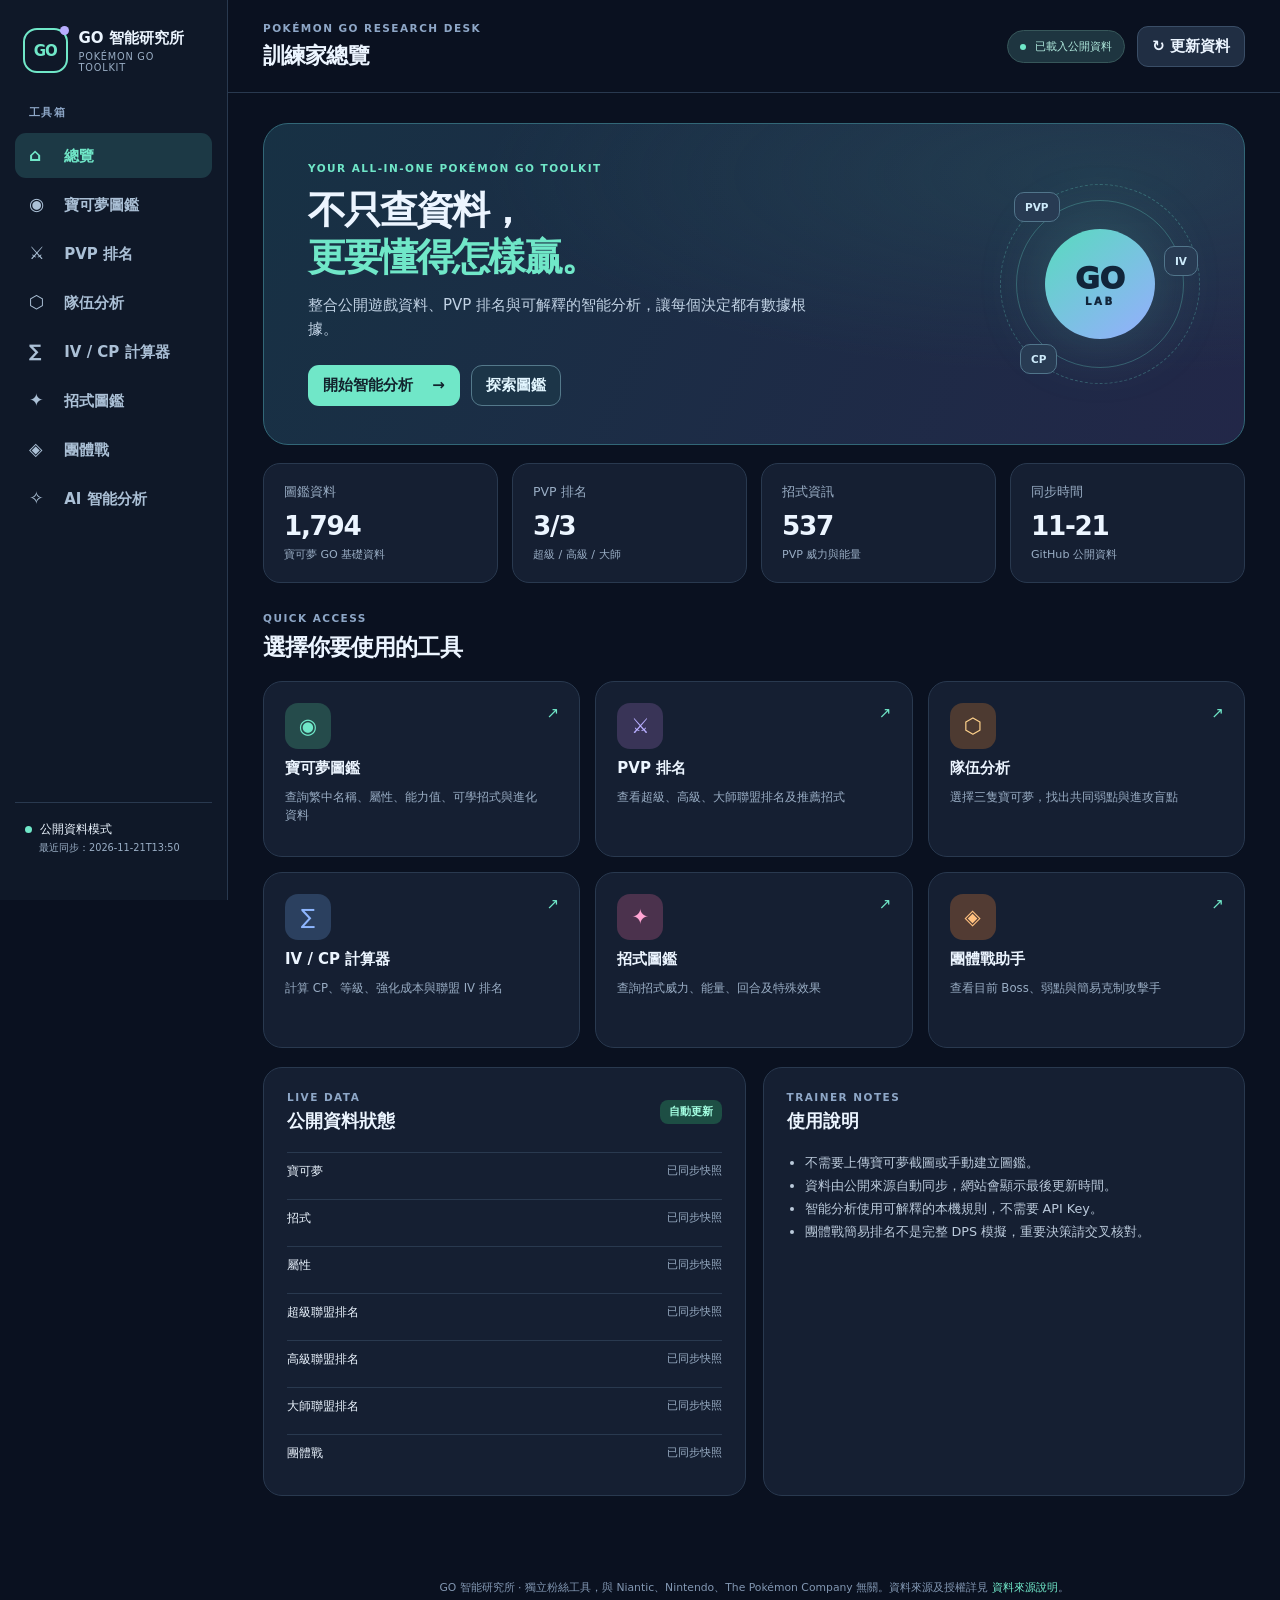
==== commit e6c0a14f: "Clarify current raid rotation data in toolkit" ====
--- a/pokemon-pvp/index.html
+++ b/pokemon-pvp/index.html
@@ -84,7 +84,7 @@
   <div class="panel table-panel"><div class="table-head move-row"><span>招式</span><span>屬性</span><span>威力</span><span>能量</span><span>回合</span></div><div id="moveList" class="move-list"><div class="loading-card">正在載入招式…</div></div><div class="list-footer"><span id="moveCount">—</span><button id="moveMore" class="btn btn-outline" hidden>載入更多</button></div></div>
 </section>
 <section id="raids" class="view">
-  <div class="page-intro"><div><div class="eyebrow">RAID BATTLE DESK</div><h2>團體戰助手</h2><p>查看公開資料來源提供的目前 Boss，並按屬性克制及攻擊能力估算攻擊手。</p></div><a class="text-link" href="https://www.pokebattler.com/raids" target="_blank" rel="noopener">Pokebattler 完整模擬 ↗</a></div>
+  <div class="page-intro"><div><div class="eyebrow">RAID BATTLE DESK</div><h2>團體戰助手</h2><p>查看最新公開團體戰輪替、暗影 Boss、CP 範圍及屬性克制建議。</p></div><a class="text-link" href="https://www.pokebattler.com/raids" target="_blank" rel="noopener">Pokebattler 完整模擬 ↗</a></div>
   <div class="raid-disclaimer">注意：下方攻擊手是屬性與基礎攻擊力的簡易估算，未完整模擬閃避、天氣、好友加成、Mega/Shadow 加成及團體戰 Boss 動作。</div>
   <div id="raidBosses" class="raid-grid"><div class="loading-card">正在載入目前團體戰…</div></div>
   <div id="raidDetail" class="panel raid-detail"><div class="detail-empty"><span>◈</span><b>選擇團體戰 Boss</b><small>查看弱點及推薦攻擊手</small></div></div>
--- a/pokemon-pvp/style.css
+++ b/pokemon-pvp/style.css
@@ -2,4 +2,29 @@
 @media(max-width:1190px){.sidebar{width:198px}.topbar,main{padding-left:24px;padding-right:24px}.dex-layout,.pvp-layout{grid-template-columns:minmax(0,1fr) 300px}.dex-grid{grid-template-columns:repeat(2,minmax(0,1fr))}.tool-grid{grid-template-columns:repeat(2,minmax(0,1fr))}}
 @media(max-width:850px){.sidebar{display:none}.topbar{padding:17px 15px}.topbar h1{font-size:1.25rem}.top-tools .btn{font-size:.77rem;padding:8px 10px}main{padding:19px 15px 75px}.hero{padding:26px;min-height:240px}.hero h2{font-size:2rem}.hero-orbit{width:140px;height:140px}.orbit-core{width:80px;height:80px;font-size:1.5rem}.stats-grid{grid-template-columns:repeat(2,minmax(0,1fr))}.bottom-grid,.calculator-layout,.advisor-layout{grid-template-columns:1fr}.team-select-grid{grid-template-columns:repeat(3,minmax(0,1fr))}.raid-grid{grid-template-columns:repeat(3,minmax(0,1fr))}.mobile-nav{display:flex;position:fixed;bottom:0;left:0;right:0;z-index:40;background:#111c2fec;backdrop-filter:blur(16px);border-top:1px solid var(--line);padding:9px 2px calc(9px + env(safe-area-inset-bottom))}.mobile-nav button{border:0;background:none;color:#99aec8;flex:1;display:grid;justify-items:center;gap:2px;font-size:.7rem}.mobile-nav button span{font-size:1.3rem}.mobile-nav button.active{color:var(--mint)}footer{padding:15px 20px 100px}#toast{bottom:85px;right:12px;left:12px}}
 @media(max-width:620px){.topbar .eyebrow{font-size:.55rem}.data-pill{font-size:.68rem;padding:6px}.hero{padding:24px 19px}.hero h2{font-size:1.65rem}.hero p{font-size:.84rem}.hero-orbit{display:none}.hero-actions{margin-top:18px}.tool-grid,.dex-layout,.pvp-layout,.analysis-grid{grid-template-columns:1fr}.dex-grid{grid-template-columns:repeat(2,minmax(0,1fr))}.detail-panel{position:static}.tool-card{min-height:155px}.team-select-grid{grid-template-columns:1fr}.slot-summary{min-height:60px}.team-actions{flex-direction:column;align-items:stretch}.raid-grid{grid-template-columns:repeat(2,minmax(0,1fr))}.search-box{min-width:100%;max-width:none}.toolbar select{flex:1}.page-intro{align-items:flex-start}.page-intro h2{font-size:1.4rem}.page-intro .text-link{font-size:.69rem}.table-head,.move-row{grid-template-columns:minmax(90px,2fr) .9fr .6fr .75fr .55fr;gap:4px;font-size:.72rem}.panel,.detail-panel{padding:17px}.stat-card{padding:15px}.stat-card strong{font-size:1.48rem}}
-@media(prefers-reduced-motion:reduce){*{transition:none!important}}+@media(prefers-reduced-motion:reduce){*{transition:none!important}}
+
+/* Searchable Pokémon picker */
+.pokemon-picker{position:relative;width:100%;min-width:0}
+.picker-input-wrap{display:flex;align-items:center;gap:6px;border:1px solid #3c5067;background:#1a2b41;border-radius:11px;padding:0 9px 0 12px;transition:border-color .15s,box-shadow .15s}
+.picker-input-wrap:focus-within{border-color:var(--mint);box-shadow:0 0 0 2px #70e7c826}
+.pokemon-search{width:100%;min-width:0;border:0!important;outline:0!important;box-shadow:none!important;background:transparent!important;padding:12px 0;color:var(--text)}
+.pokemon-search::placeholder{color:#8fa5bf}
+.picker-clear{flex:0 0 28px;width:28px;height:28px;padding:0;border:0;border-radius:8px;background:#2b4057;color:#c5d5e7;font-size:1.2rem;line-height:1}
+.picker-clear:hover{background:#3c526c;color:white}
+.picker-value{display:none}
+.pokemon-suggestions{position:absolute;z-index:60;top:calc(100% + 7px);left:0;right:0;max-height:310px;overflow-y:auto;background:#17263a;border:1px solid #48627c;border-radius:13px;padding:6px;box-shadow:0 16px 38px #0009}
+.pokemon-suggestions[hidden]{display:none}
+.pokemon-suggestion{display:flex;align-items:center;gap:10px;width:100%;padding:8px 10px;text-align:left;border:0;border-radius:9px;background:transparent;color:var(--text)}
+.pokemon-suggestion:hover,.pokemon-suggestion.active{background:#29445b}
+.pokemon-suggestion img{width:42px;height:42px;object-fit:contain;flex:0 0 42px}
+.suggestion-name{min-width:0;display:flex;flex-direction:column;gap:3px;flex:1}
+.suggestion-name b{font-size:.87rem}
+.suggestion-name small{font-size:.72rem;overflow-wrap:anywhere}
+.suggestion-id{font-size:.72rem;color:var(--mint);font-weight:800}
+.picker-hint,.picker-empty{padding:16px 12px;text-align:center;color:var(--muted);font-size:.8rem}
+.team-slot .pokemon-picker{z-index:5}
+.team-slot:focus-within{position:relative;z-index:8}
+.advisor-input .pokemon-picker{z-index:5}
+.advisor-input .field:focus-within{position:relative;z-index:8}
+@media(max-width:620px){.pokemon-suggestions{max-height:260px}.pokemon-suggestion{padding:7px 8px}.pokemon-suggestion img{width:38px;height:38px;flex-basis:38px}}
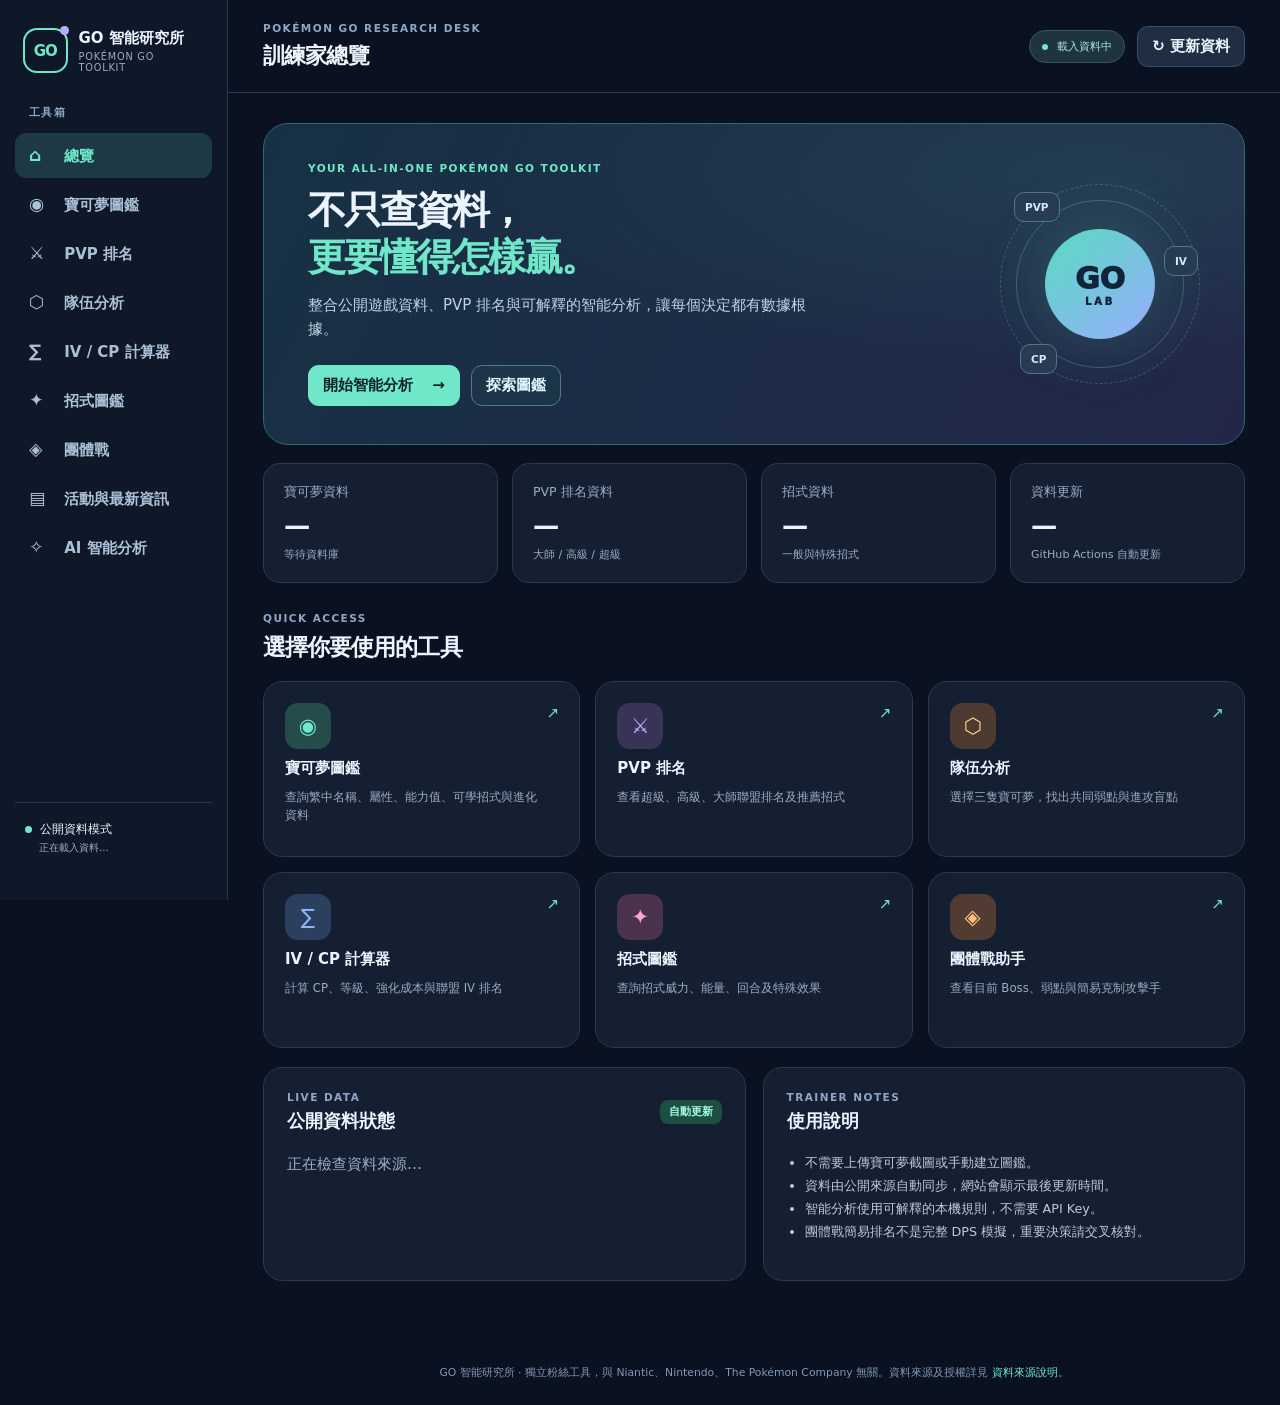
==== commit 3c23db13: "Add Pokémon GO live information navigation and page" ====
--- a/pokemon-pvp/index.html
+++ b/pokemon-pvp/index.html
@@ -22,6 +22,7 @@
     <button data-tab="calculator"><i>∑</i> IV / CP 計算器</button>
     <button data-tab="moves"><i>✦</i> 招式圖鑑</button>
     <button data-tab="raids"><i>◈</i> 團體戰</button>
+    <button data-tab="news"><i>▤</i> 活動與最新資訊</button>
     <button data-tab="advisor"><i>✧</i> AI 智能分析</button>
   </nav>
   <div class="side-bottom"><span class="live-dot"></span><span>公開資料模式</span><small id="sideDataStatus">正在載入資料…</small></div>
@@ -89,6 +90,20 @@
   <div id="raidBosses" class="raid-grid"><div class="loading-card">正在載入目前團體戰…</div></div>
   <div id="raidDetail" class="panel raid-detail"><div class="detail-empty"><span>◈</span><b>選擇團體戰 Boss</b><small>查看弱點及推薦攻擊手</small></div></div>
 </section>
+<section id="news" class="view">
+  <div class="page-intro"><div><div class="eyebrow">POKÉMON GO LIVE INTELLIGENCE</div><h2>活動與最新資訊</h2><p>整合即將開始及進行中的活動、團體戰輪替、田野調查、火箭隊陣容、蛋池與官方公告。</p></div><span class="tag tag-live">自動同步</span></div>
+  <div class="info-meta" id="infoMeta">正在載入資訊來源…</div>
+  <div class="info-section"><div class="panel-heading"><div><div class="eyebrow">EVENT CALENDAR</div><h3>活動日曆</h3></div><select id="infoCategory"><option value="all">所有活動</option><option value="upcoming">即將開始</option><option value="active">進行中</option><option value="Community Day">社群日</option><option value="Raid Battles">團體戰活動</option><option value="Raid Hour">團體戰時段</option><option value="Raid Day">團體戰日</option><option value="Max Battles">極巨化活動</option><option value="GO Battle League">PVP 活動</option><option value="Pokémon Spotlight Hour">焦點時刻</option></select></div><div id="eventList" class="info-event-grid"><div class="loading-card">載入活動中…</div></div></div>
+  <div class="info-two-col">
+    <section class="panel info-section"><div class="panel-heading"><div><div class="eyebrow">FIELD RESEARCH</div><h3>田野調查與任務獎勵</h3></div></div><div id="researchList" class="info-list">載入中…</div></section>
+    <section class="panel info-section"><div class="panel-heading"><div><div class="eyebrow">TEAM GO ROCKET</div><h3>火箭隊陣容</h3></div></div><div id="rocketList" class="info-list">載入中…</div></section>
+  </div>
+  <div class="info-two-col">
+    <section class="panel info-section"><div class="panel-heading"><div><div class="eyebrow">EGG POOLS</div><h3>目前蛋池</h3></div></div><div id="eggList" class="info-list">載入中…</div></section>
+    <section class="panel info-section"><div class="panel-heading"><div><div class="eyebrow">OFFICIAL UPDATES</div><h3>官方公告</h3></div></div><div id="officialNewsList" class="info-list">載入中…</div><div class="panel-heading info-subhead"><div><div class="eyebrow">COMMUNITY COVERAGE</div><h3>社群攻略新聞</h3></div></div><div id="communityNewsList" class="info-list">載入中…</div></section>
+  </div>
+  <div class="info-footnote">活動時間依公開來源提供的當地時間或官方公告顯示；實際地區、時區及遊戲內安排可能不同。官方公告與第三方攻略已分開標示，重要資訊請以遊戲內公告為準。</div>
+</section>
 <section id="advisor" class="view">
   <div class="page-intro"><div><div class="eyebrow">LOCAL INTELLIGENCE ENGINE</div><h2>AI 智能分析</h2><p>以 PVPoke 模擬排名、遊戲能力值、招式資料和屬性相剋為依據，生成可解釋的建議。</p></div><span class="tag tag-live">免 API Key</span></div>
   <div class="advisor-layout"><section class="panel advisor-input"><div class="advisor-mark">✧</div><h3>你想分析甚麼？</h3><p class="muted">選擇聯盟及分析目標，系統會自動查詢公開資料，不需要上傳你的寶可夢盒子。</p><div class="field"><label for="advisorLeague">對戰聯盟</label><select id="advisorLeague"><option value="1500">超級聯盟</option><option value="2500" selected>高級聯盟</option><option value="10000">大師聯盟</option></select></div><div class="field"><label for="advisorTarget">分析對象</label><select id="advisorTarget"><option value="team">分析隊伍（使用隊伍分析器的選擇）</option><option value="counter">尋找指定對手的克制方案</option><option value="pokemon">分析一隻寶可夢的聯盟價值</option></select></div><div class="field" id="advisorPokemonField" hidden><label for="advisorPokemonSearch">選擇寶可夢</label><div class="pokemon-picker" data-picker="advisorPokemon"><div class="picker-input-wrap"><input id="advisorPokemonSearch" class="pokemon-search" type="search" placeholder="輸入寶可夢名稱，例如：蒼響 / Zacian" autocomplete="off" role="combobox" aria-autocomplete="list" aria-expanded="false" aria-controls="advisorPokemonResults"><button class="picker-clear" type="button" data-clear-picker="advisorPokemon" aria-label="清除選擇">×</button></div><input id="advisorPokemon" class="picker-value" type="hidden" value=""><div id="advisorPokemonResults" class="pokemon-suggestions" role="listbox" hidden></div></div></div><div class="field" id="advisorOpponentField" hidden><label for="advisorOpponentSearch">對手寶可夢</label><div class="pokemon-picker" data-picker="advisorOpponent"><div class="picker-input-wrap"><input id="advisorOpponentSearch" class="pokemon-search" type="search" placeholder="輸入寶可夢名稱，例如：蒼響 / Zacian" autocomplete="off" role="combobox" aria-autocomplete="list" aria-expanded="false" aria-controls="advisorOpponentResults"><button class="picker-clear" type="button" data-clear-picker="advisorOpponent" aria-label="清除選擇">×</button></div><input id="advisorOpponent" class="picker-value" type="hidden" value=""><div id="advisorOpponentResults" class="pokemon-suggestions" role="listbox" hidden></div></div></div><div class="field"><label for="advisorQuestion">補充問題（可選）</label><textarea id="advisorQuestion" rows="3" placeholder="例如：我應該優先練哪隻？隊伍最怕甚麼？"></textarea></div><button id="advisorRun" class="btn btn-primary btn-block">生成智能分析 ✧</button><div class="advisor-note">本機分析引擎不會把資料傳送給第三方 AI。它會根據可核實的數據和規則生成建議，並標示估算限制。</div></section><section class="panel advisor-output"><div class="panel-heading"><div><div class="eyebrow">ANALYSIS REPORT</div><h3>分析結果</h3></div><button id="copyAdvisor" class="btn btn-outline btn-sm" disabled>複製報告</button></div><div id="advisorReport" class="report-placeholder"><span>✧</span><b>等待你的分析指令</b><small>結果會顯示在這裡，並附上判斷依據。</small></div></section></div>
@@ -98,7 +113,7 @@
 </div>
 </div>
 <nav class="mobile-nav" aria-label="手機導覽">
-<button class="active" data-tab="overview"><span>⌂</span>總覽</button><button data-tab="pokedex"><span>◉</span>圖鑑</button><button data-tab="pvp"><span>⚔</span>PVP</button><button data-tab="team"><span>⬡</span>隊伍</button><button data-tab="advisor"><span>✧</span>AI</button>
+<button class="active" data-tab="overview"><span>⌂</span>總覽</button><button data-tab="pokedex"><span>◉</span>圖鑑</button><button data-tab="pvp"><span>⚔</span>PVP</button><button data-tab="news"><span>▤</span>資訊</button><button data-tab="advisor"><span>✧</span>AI</button>
 </nav>
 <div id="toast" role="status" aria-live="polite"></div>
 <script defer src="./app.js"></script>
--- a/pokemon-pvp/style.css
+++ b/pokemon-pvp/style.css
@@ -28,3 +28,93 @@
 .advisor-input .pokemon-picker{z-index:5}
 .advisor-input .field:focus-within{position:relative;z-index:8}
 @media(max-width:620px){.pokemon-suggestions{max-height:260px}.pokemon-suggestion{padding:7px 8px}.pokemon-suggestion img{width:38px;height:38px;flex-basis:38px}}
+
+.raid-source-note{grid-column:1/-1;color:var(--muted);font-size:.78rem;padding:10px 2px}
+.raid-tier-group{margin:14px 0 22px}
+.raid-tier-group>h3{font-size:1rem;margin:0 0 12px;color:var(--mint)}
+.raid-grid-inner{display:grid;grid-template-columns:repeat(4,minmax(0,1fr));gap:13px}
+.raid-tags{display:flex;flex-wrap:wrap;gap:5px;margin-top:5px}
+.raid-tag{display:inline-flex;padding:3px 7px;border-radius:6px;background:#2a4058;color:#c8dcf4;font-size:.68rem}
+.raid-tag.shadow{background:#513342;color:#ffb8c4}
+.raid-card>small{line-height:1.45}
+@media(max-width:900px){.raid-grid-inner{grid-template-columns:repeat(2,minmax(0,1fr))}}
+@media(max-width:480px){.raid-grid-inner{grid-template-columns:1fr}}
+
+
+/* Raid layout fix: each tier group must span the full parent grid. */
+#raidBosses > .raid-source-note,
+#raidBosses > .raid-tier-group{
+  grid-column:1 / -1;
+  width:100%;
+  min-width:0;
+  box-sizing:border-box;
+}
+#raidBosses .raid-tier-group{
+  margin:14px 0 22px;
+}
+#raidBosses .raid-grid-inner{
+  display:grid;
+  grid-template-columns:repeat(auto-fill,minmax(min(100%,205px),1fr));
+  align-items:stretch;
+  gap:14px;
+  width:100%;
+}
+#raidBosses .raid-card{
+  width:100%;
+  min-width:0;
+  min-height:270px;
+  height:100%;
+  box-sizing:border-box;
+  align-content:start;
+  overflow-wrap:anywhere;
+}
+#raidBosses .raid-card b,
+#raidBosses .raid-card small{
+  max-width:100%;
+  overflow-wrap:anywhere;
+  line-height:1.5;
+}
+#raidBosses .raid-card img{
+  width:76px;
+  height:76px;
+  margin:0 auto 4px;
+  object-fit:contain;
+}
+@media(max-width:720px){
+  #raidBosses .raid-grid-inner{
+    grid-template-columns:repeat(2,minmax(0,1fr));
+    gap:10px;
+  }
+  #raidBosses .raid-card{
+    min-height:250px;
+    padding:12px;
+  }
+}
+@media(max-width:390px){
+  #raidBosses .raid-grid-inner{
+    grid-template-columns:1fr;
+  }
+}
+
+
+/* Interactive evolution chain in Pokédex detail */
+.evolution-launch .detail-list{margin-bottom:10px}
+.evolution-panel{margin-top:14px;padding:14px;border:1px solid var(--line);border-radius:14px;background:#101d2e}
+.evolution-panel[hidden]{display:none}
+.evo-chain-intro{font-size:.78rem;color:var(--muted);margin-bottom:12px}
+.evo-level{display:grid;gap:9px}
+.evo-level-title{font-size:.76rem;font-weight:800;color:var(--mint)}
+.evo-level-nodes{display:grid;grid-template-columns:repeat(auto-fit,minmax(118px,1fr));gap:9px}
+.evo-node{min-width:0;display:flex;flex-direction:column;align-items:center;gap:5px;padding:11px 8px;border:1px solid var(--line);border-radius:12px;background:var(--panel);color:var(--text);text-align:center;cursor:pointer;transition:border-color .15s,background .15s}
+.evo-node:hover{border-color:var(--mint);background:#20364a}
+.evo-node.current{border-color:var(--mint);box-shadow:0 0 0 1px #70e7c833}
+.evo-node img{width:64px;height:64px;object-fit:contain}
+.evo-node-name{font-size:.82rem;font-weight:800;line-height:1.35;overflow-wrap:anywhere}
+.evo-node>small{font-size:.69rem;color:var(--muted)}
+.evo-node-tag{font-size:.65rem;color:var(--mint);font-weight:700}
+.evo-conditions{display:flex;flex-wrap:wrap;justify-content:center;gap:4px}
+.evo-conditions small{font-size:.64rem;line-height:1.4;padding:3px 6px;border-radius:6px;background:#293f57;color:#d2e3f5}
+.evo-level-connector{text-align:center;color:var(--mint);font-size:1.25rem;padding:6px 0}
+.evo-empty{display:flex;flex-direction:column;gap:7px;color:var(--muted);font-size:.8rem}
+.evo-empty b{color:var(--text)}
+@media(max-width:520px){.evo-level-nodes{grid-template-columns:repeat(2,minmax(0,1fr))}.evolution-panel{padding:10px}}
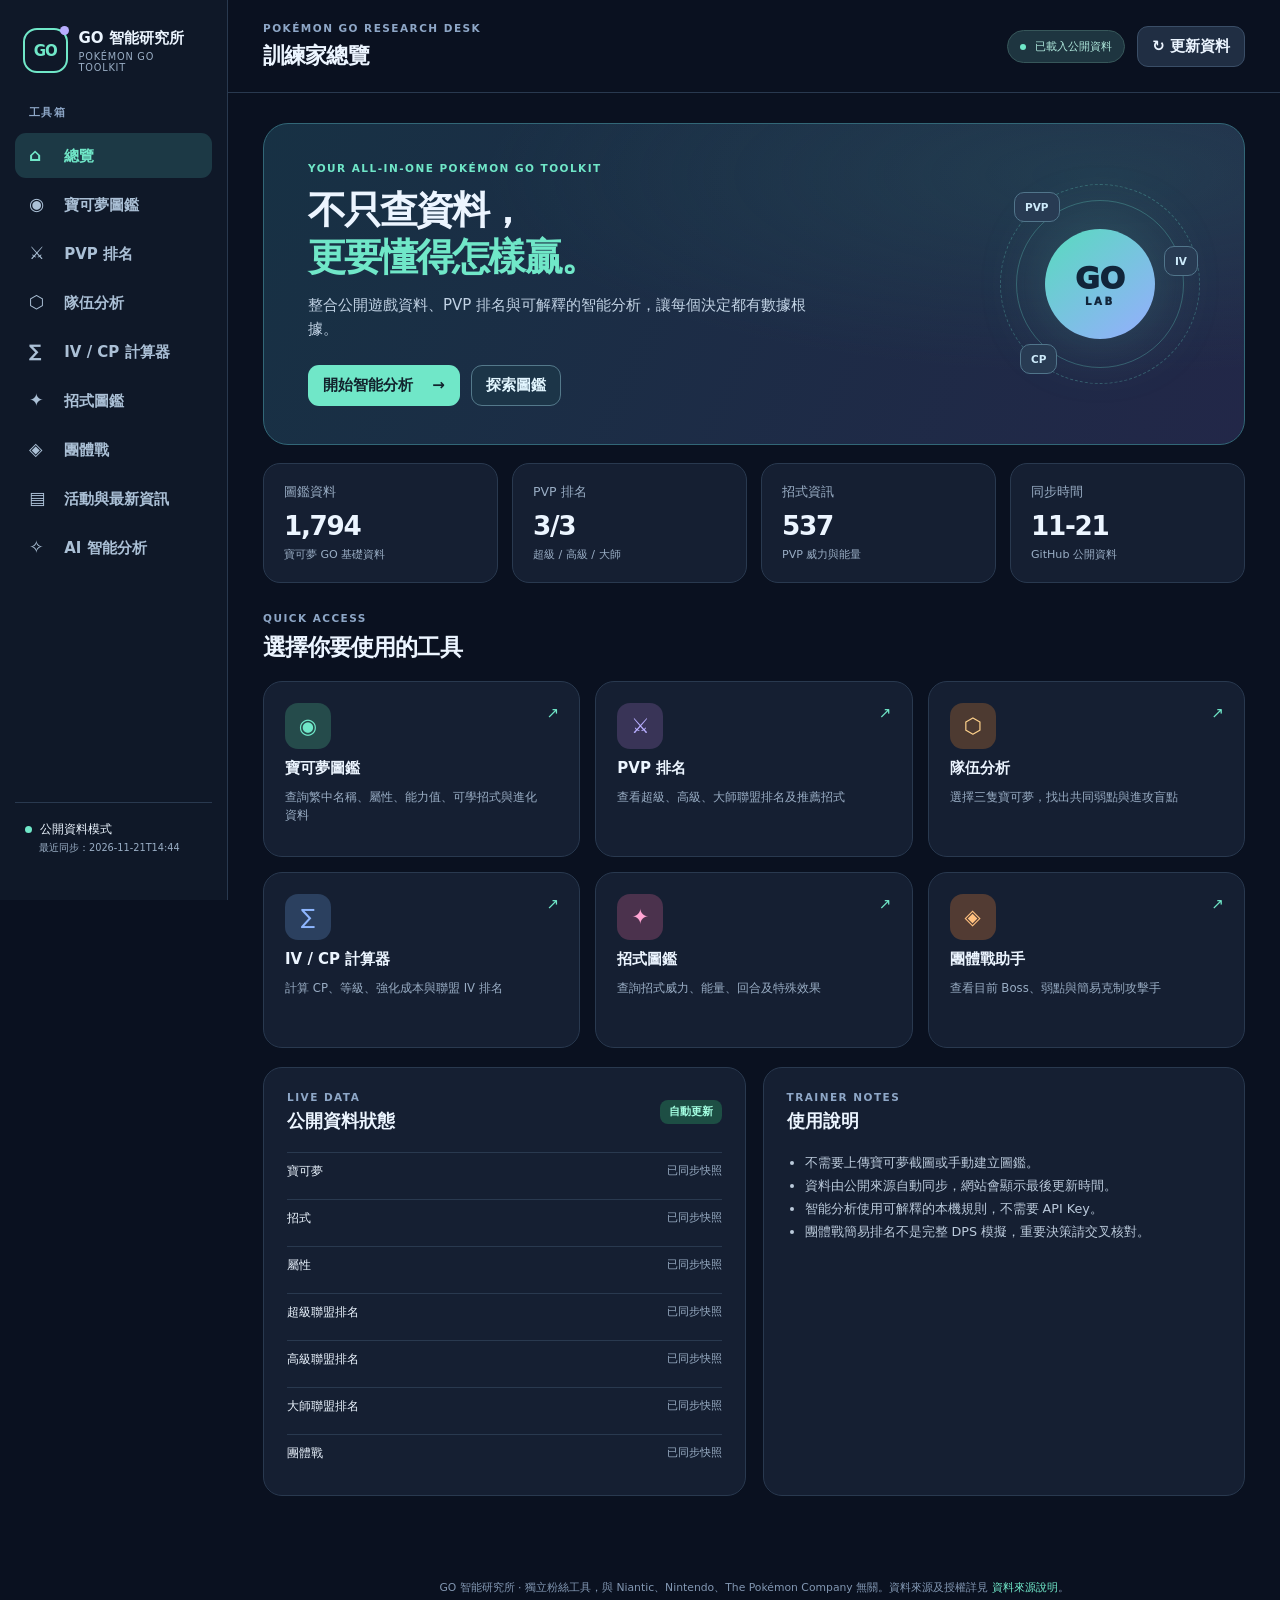
==== commit bf056a84: "Add Traditional Chinese and English toggle to live information page" ====
--- a/pokemon-pvp/index.html
+++ b/pokemon-pvp/index.html
@@ -91,18 +91,25 @@
   <div id="raidDetail" class="panel raid-detail"><div class="detail-empty"><span>◈</span><b>選擇團體戰 Boss</b><small>查看弱點及推薦攻擊手</small></div></div>
 </section>
 <section id="news" class="view">
-  <div class="page-intro"><div><div class="eyebrow">POKÉMON GO LIVE INTELLIGENCE</div><h2>活動與最新資訊</h2><p>整合即將開始及進行中的活動、團體戰輪替、田野調查、火箭隊陣容、蛋池與官方公告。</p></div><span class="tag tag-live">自動同步</span></div>
+  <div class="page-intro"><div><div class="eyebrow">POKÉMON GO LIVE INTELLIGENCE</div><h2 id="newsTitle">活動與最新資訊</h2><p id="newsDescription">集中查看目前及未來活動、團體戰、極巨化、田野調查、火箭隊、蛋池與最新公告。</p></div><span class="tag tag-live" id="newsAutoSync">自動同步</span></div>
+  <div class="news-language-row">
+    <div class="news-language-copy"><b id="newsLanguageLabel">顯示語言</b><small id="newsMissingNote">若資料來源未提供中文翻譯，系統會保留英文原文並標示，避免錯誤翻譯。</small></div>
+    <div class="news-language-toggle" id="newsLangToggle" role="group" aria-label="Information language">
+      <button type="button" data-news-lang="zh" class="active" aria-pressed="true">繁體中文</button>
+      <button type="button" data-news-lang="en" aria-pressed="false">English</button>
+    </div>
+  </div>
   <div class="info-meta" id="infoMeta">正在載入資訊來源…</div>
-  <div class="info-section"><div class="panel-heading"><div><div class="eyebrow">EVENT CALENDAR</div><h3>活動日曆</h3></div><select id="infoCategory"><option value="all">所有活動</option><option value="upcoming">即將開始</option><option value="active">進行中</option><option value="Community Day">社群日</option><option value="Raid Battles">團體戰活動</option><option value="Raid Hour">團體戰時段</option><option value="Raid Day">團體戰日</option><option value="Max Battles">極巨化活動</option><option value="GO Battle League">PVP 活動</option><option value="Pokémon Spotlight Hour">焦點時刻</option></select></div><div id="eventList" class="info-event-grid"><div class="loading-card">載入活動中…</div></div></div>
+  <div class="info-section"><div class="panel-heading"><div><div class="eyebrow" id="eventEyebrow">活動日曆</div><h3 id="eventSectionTitle">活動日曆</h3></div><select id="infoCategory"><option value="all">所有活動</option></select></div><div id="eventList" class="info-event-grid"><div class="loading-card">載入活動中…</div></div></div>
   <div class="info-two-col">
-    <section class="panel info-section"><div class="panel-heading"><div><div class="eyebrow">FIELD RESEARCH</div><h3>田野調查與任務獎勵</h3></div></div><div id="researchList" class="info-list">載入中…</div></section>
-    <section class="panel info-section"><div class="panel-heading"><div><div class="eyebrow">TEAM GO ROCKET</div><h3>火箭隊陣容</h3></div></div><div id="rocketList" class="info-list">載入中…</div></section>
+    <section class="panel info-section"><div class="panel-heading"><div><div class="eyebrow" id="researchEyebrow">田野調查</div><h3 id="researchSectionTitle">田野調查與任務獎勵</h3></div></div><div id="researchList" class="info-list">載入中…</div></section>
+    <section class="panel info-section"><div class="panel-heading"><div><div class="eyebrow" id="rocketEyebrow">火箭隊</div><h3 id="rocketSectionTitle">火箭隊陣容</h3></div></div><div id="rocketList" class="info-list">載入中…</div></section>
   </div>
   <div class="info-two-col">
-    <section class="panel info-section"><div class="panel-heading"><div><div class="eyebrow">EGG POOLS</div><h3>目前蛋池</h3></div></div><div id="eggList" class="info-list">載入中…</div></section>
-    <section class="panel info-section"><div class="panel-heading"><div><div class="eyebrow">OFFICIAL UPDATES</div><h3>官方公告</h3></div></div><div id="officialNewsList" class="info-list">載入中…</div><div class="panel-heading info-subhead"><div><div class="eyebrow">COMMUNITY COVERAGE</div><h3>社群攻略新聞</h3></div></div><div id="communityNewsList" class="info-list">載入中…</div></section>
+    <section class="panel info-section"><div class="panel-heading"><div><div class="eyebrow" id="eggEyebrow">孵蛋資料</div><h3 id="eggSectionTitle">目前蛋池</h3></div></div><div id="eggList" class="info-list">載入中…</div></section>
+    <section class="panel info-section"><div class="panel-heading"><div><div class="eyebrow" id="officialNewsEyebrow">官方資訊</div><h3 id="officialNewsTitle">官方公告</h3></div></div><div id="officialNewsList" class="info-list">載入中…</div><div class="panel-heading info-subhead"><div><div class="eyebrow" id="communityNewsEyebrow">社群資訊</div><h3 id="communityNewsTitle">社群攻略新聞</h3></div></div><div id="communityNewsList" class="info-list">載入中…</div></section>
   </div>
-  <div class="info-footnote">活動時間依公開來源提供的當地時間或官方公告顯示；實際地區、時區及遊戲內安排可能不同。官方公告與第三方攻略已分開標示，重要資訊請以遊戲內公告為準。</div>
+  <div class="info-footnote" id="newsFootnote">活動時間依公開來源提供的當地時間或官方公告顯示；實際地區、時區及遊戲內安排可能不同。官方公告與第三方攻略分開顯示，重要資訊請以遊戲內公告為準。</div>
 </section>
 <section id="advisor" class="view">
   <div class="page-intro"><div><div class="eyebrow">LOCAL INTELLIGENCE ENGINE</div><h2>AI 智能分析</h2><p>以 PVPoke 模擬排名、遊戲能力值、招式資料和屬性相剋為依據，生成可解釋的建議。</p></div><span class="tag tag-live">免 API Key</span></div>
--- a/pokemon-pvp/style.css
+++ b/pokemon-pvp/style.css
@@ -118,3 +118,40 @@
 .evo-empty{display:flex;flex-direction:column;gap:7px;color:var(--muted);font-size:.8rem}
 .evo-empty b{color:var(--text)}
 @media(max-width:520px){.evo-level-nodes{grid-template-columns:repeat(2,minmax(0,1fr))}.evolution-panel{padding:10px}}
+
+
+/* All-in-one live Pokémon GO information hub */
+.info-meta{padding:10px 13px;margin:12px 0 20px;border:1px solid var(--line);border-radius:10px;color:var(--muted);font-size:.76rem;background:#111c2c}
+.info-section{margin:18px 0 24px;min-width:0}
+.info-event-grid{display:grid;grid-template-columns:repeat(2,minmax(0,1fr));gap:14px}
+.info-event-card{display:grid;grid-template-columns:130px minmax(0,1fr);overflow:hidden;border:1px solid var(--line);border-radius:15px;background:var(--panel);min-width:0}
+.info-banner{width:100%;height:100%;min-height:150px;object-fit:cover;background:#101a2b}
+.info-event-body{padding:14px;min-width:0}
+.info-chip-row{display:flex;gap:6px;flex-wrap:wrap;margin-bottom:8px}
+.info-chip,.info-status{font-size:.68rem;border-radius:6px;padding:4px 7px;background:#293c55;color:#c9dcf3}
+.info-status.active{background:#214b42;color:#8ce7c9}
+.info-status.upcoming{background:#3c3858;color:#c7bbff}
+.info-status.ended{background:#303746;color:#a9b4c4}
+.info-event-body h4{font-size:.95rem;line-height:1.4;margin:5px 0}
+.info-event-body>small{display:block;margin-bottom:8px}
+.info-event-body p{font-size:.78rem;color:var(--muted);line-height:1.55;margin-bottom:9px;white-space:pre-line}
+.info-two-col{display:grid;grid-template-columns:repeat(2,minmax(0,1fr));gap:16px}
+.info-list{display:grid;gap:8px}
+.info-details{border:1px solid var(--line);border-radius:10px;background:#111c2c;padding:10px 12px}
+.info-details summary{cursor:pointer;font-weight:800;font-size:.84rem}
+.info-details summary span{float:right;color:var(--muted);font-weight:500}
+.info-task{padding:10px 0;border-top:1px solid #28374b;margin-top:8px;font-size:.78rem}
+.info-rewards{display:flex;gap:5px;flex-wrap:wrap;margin-top:6px}
+.info-reward{background:#263b53;border-radius:7px;padding:5px 7px;font-size:.72rem;color:#d3e5f7}
+.info-egg-grid{display:grid;grid-template-columns:repeat(3,minmax(0,1fr));gap:8px;margin-top:10px}
+.info-egg-item{display:flex;flex-direction:column;align-items:center;text-align:center;gap:4px;background:#1a2940;border-radius:9px;padding:8px;min-width:0;font-size:.72rem}
+.info-egg-item img{width:56px;height:56px;object-fit:contain}
+.info-egg-item small{font-size:.64rem}
+.info-news-item{padding:10px 0;border-bottom:1px solid var(--line);display:grid;gap:6px}
+.info-news-item b{font-size:.83rem;line-height:1.4}
+.info-news-item small,.info-news-item p{font-size:.72rem;color:var(--muted)}
+.info-news-item p{line-height:1.5}
+.info-subhead{margin-top:22px}
+.info-footnote{font-size:.72rem;color:var(--muted);line-height:1.6;margin:20px 0}
+@media(max-width:900px){.info-event-grid,.info-two-col{grid-template-columns:1fr}}
+@media(max-width:560px){.info-event-card{grid-template-columns:1fr}.info-banner{height:130px;min-height:0}.info-egg-grid{grid-template-columns:repeat(2,minmax(0,1fr))}}
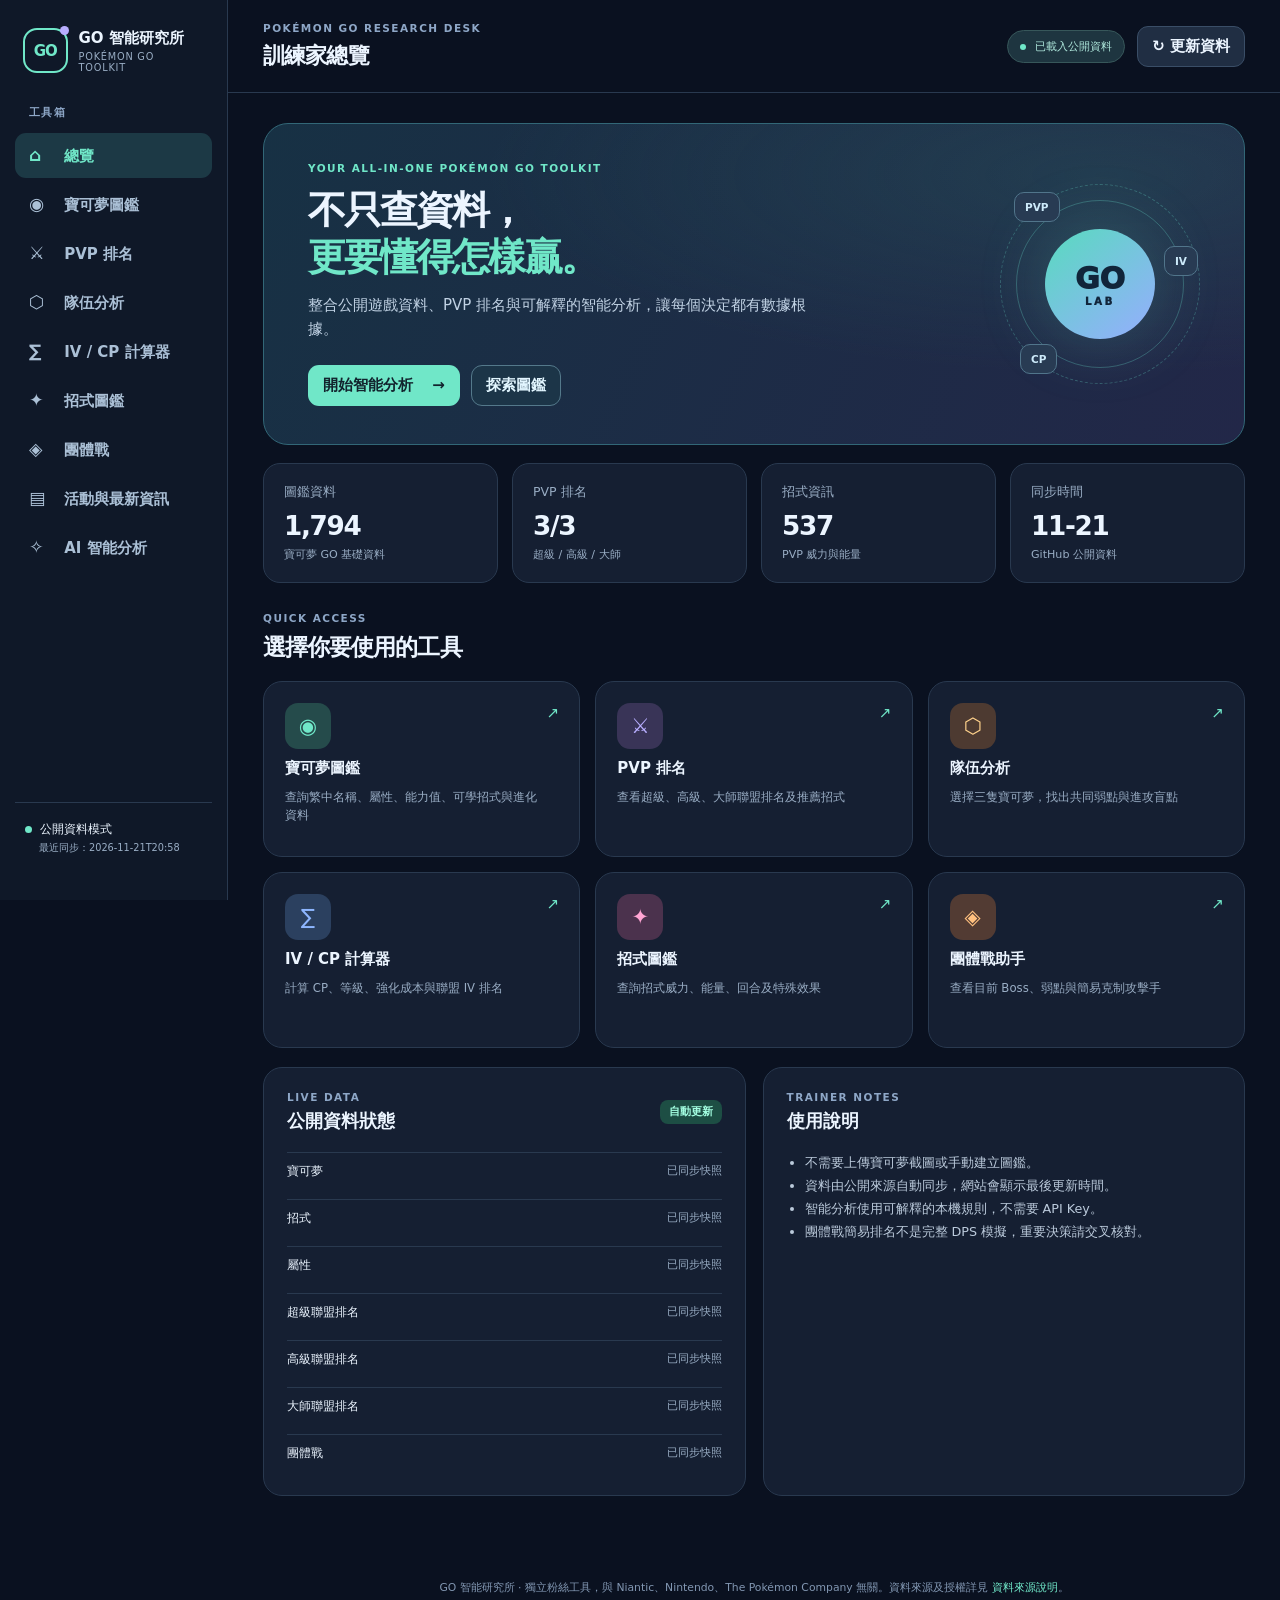
==== commit 83d23378: "Add three per-Pokémon move selectors to PvP team builder" ====
--- a/pokemon-pvp/index.html
+++ b/pokemon-pvp/index.html
@@ -71,8 +71,8 @@
   <div class="pvp-layout"><div class="panel table-panel"><div class="panel-heading"><h3 id="pvpHeading">超級聯盟排名</h3><span class="muted" id="pvpUpdated">排名資料</span></div><div id="pvpList" class="ranking-list"><div class="loading-card">正在載入排名…</div></div></div><aside id="pvpDetail" class="detail-panel"><div class="detail-empty"><span>⚔</span><b>選擇排名項目</b><small>查看推薦招式、主要對局與剋星</small></div></aside></div>
 </section>
 <section id="team" class="view">
-  <div class="page-intro"><div><div class="eyebrow">TEAM COMPOSITION LAB</div><h2>隊伍分析器</h2><p>選擇三隻寶可夢，自動分析屬性弱點、抗性、招式覆蓋與 PVP 排名。</p></div><span class="tag tag-live">即時計算</span></div>
-  <div class="panel team-builder"><div class="league-tabs compact"><button class="active" data-team-league="1500">超級聯盟</button><button data-team-league="2500">高級聯盟</button><button data-team-league="10000">大師聯盟</button></div><div class="team-select-grid"><div class="team-slot"><label>01 · 首發</label><div class="pokemon-picker" data-picker="team1"><div class="picker-input-wrap"><input id="team1Search" class="pokemon-search" type="search" placeholder="輸入寶可夢名稱，例如：蒼響 / Zacian" autocomplete="off" role="combobox" aria-autocomplete="list" aria-expanded="false" aria-controls="team1Results"><button class="picker-clear" type="button" data-clear-picker="team1" aria-label="清除選擇">×</button></div><input id="team1" class="picker-value" type="hidden" value=""><div id="team1Results" class="pokemon-suggestions" role="listbox" hidden></div></div><div id="team1Card" class="slot-summary">尚未選擇</div></div><div class="team-slot"><label>02 · 交換位</label><div class="pokemon-picker" data-picker="team2"><div class="picker-input-wrap"><input id="team2Search" class="pokemon-search" type="search" placeholder="輸入寶可夢名稱，例如：蒼響 / Zacian" autocomplete="off" role="combobox" aria-autocomplete="list" aria-expanded="false" aria-controls="team2Results"><button class="picker-clear" type="button" data-clear-picker="team2" aria-label="清除選擇">×</button></div><input id="team2" class="picker-value" type="hidden" value=""><div id="team2Results" class="pokemon-suggestions" role="listbox" hidden></div></div><div id="team2Card" class="slot-summary">尚未選擇</div></div><div class="team-slot"><label>03 · 收尾位</label><div class="pokemon-picker" data-picker="team3"><div class="picker-input-wrap"><input id="team3Search" class="pokemon-search" type="search" placeholder="輸入寶可夢名稱，例如：蒼響 / Zacian" autocomplete="off" role="combobox" aria-autocomplete="list" aria-expanded="false" aria-controls="team3Results"><button class="picker-clear" type="button" data-clear-picker="team3" aria-label="清除選擇">×</button></div><input id="team3" class="picker-value" type="hidden" value=""><div id="team3Results" class="pokemon-suggestions" role="listbox" hidden></div></div><div id="team3Card" class="slot-summary">尚未選擇</div></div></div><div class="team-actions"><p class="muted">可先選擇 1–3 隻；分析會依照目前已選項目計算。</p><button class="btn btn-primary" id="analyzeTeamBtn">分析隊伍 →</button></div></div>
+  <div class="page-intro"><div><div class="eyebrow">TEAM COMPOSITION LAB</div><h2>隊伍分析器</h2><p>選擇最多三隻寶可夢，再為每隻設定一般招式及最多兩個特殊招式；分析會依照你實際選用的招式計算屬性覆蓋。</p></div><span class="tag tag-live">即時計算</span></div>
+  <div class="panel team-builder"><div class="league-tabs compact"><button class="active" data-team-league="1500">超級聯盟</button><button data-team-league="2500">高級聯盟</button><button data-team-league="10000">大師聯盟</button></div><div class="team-select-grid"><div class="team-slot"><label>01 · 首發</label><div class="pokemon-picker" data-picker="team1"><div class="picker-input-wrap"><input id="team1Search" class="pokemon-search" type="search" placeholder="輸入寶可夢名稱，例如：蒼響 / Zacian" autocomplete="off" role="combobox" aria-autocomplete="list" aria-expanded="false" aria-controls="team1Results"><button class="picker-clear" type="button" data-clear-picker="team1" aria-label="清除選擇">×</button></div><input id="team1" class="picker-value" type="hidden" value=""><div id="team1Results" class="pokemon-suggestions" role="listbox" hidden></div></div><div id="team1Card" class="slot-summary">尚未選擇</div><div id="team1Moves" class="team-move-picker"><p class="team-move-empty">先選擇寶可夢，即可查看牠所有可學的招式。</p></div></div><div class="team-slot"><label>02 · 交換位</label><div class="pokemon-picker" data-picker="team2"><div class="picker-input-wrap"><input id="team2Search" class="pokemon-search" type="search" placeholder="輸入寶可夢名稱，例如：蒼響 / Zacian" autocomplete="off" role="combobox" aria-autocomplete="list" aria-expanded="false" aria-controls="team2Results"><button class="picker-clear" type="button" data-clear-picker="team2" aria-label="清除選擇">×</button></div><input id="team2" class="picker-value" type="hidden" value=""><div id="team2Results" class="pokemon-suggestions" role="listbox" hidden></div></div><div id="team2Card" class="slot-summary">尚未選擇</div><div id="team2Moves" class="team-move-picker"><p class="team-move-empty">先選擇寶可夢，即可查看牠所有可學的招式。</p></div></div><div class="team-slot"><label>03 · 收尾位</label><div class="pokemon-picker" data-picker="team3"><div class="picker-input-wrap"><input id="team3Search" class="pokemon-search" type="search" placeholder="輸入寶可夢名稱，例如：蒼響 / Zacian" autocomplete="off" role="combobox" aria-autocomplete="list" aria-expanded="false" aria-controls="team3Results"><button class="picker-clear" type="button" data-clear-picker="team3" aria-label="清除選擇">×</button></div><input id="team3" class="picker-value" type="hidden" value=""><div id="team3Results" class="pokemon-suggestions" role="listbox" hidden></div></div><div id="team3Card" class="slot-summary">尚未選擇</div><div id="team3Moves" class="team-move-picker"><p class="team-move-empty">先選擇寶可夢，即可查看牠所有可學的招式。</p></div></div></div><p class="team-learnset-note">招式列表包括一般可學及限定／特殊取得的招式；部分限定招式並非可直接使用厲害學習器取得，請以遊戲內實際情況為準。</p><div class="team-actions"><p class="muted">可先選擇 1–3 隻；分析會依照目前已選項目計算。</p><button class="btn btn-primary" id="analyzeTeamBtn">分析隊伍 →</button></div></div>
   <div id="teamAnalysis" class="analysis-results"><div class="empty-state">選擇你的隊伍，再按「分析隊伍」。</div></div>
 </section>
 <section id="calculator" class="view">
--- a/pokemon-pvp/style.css
+++ b/pokemon-pvp/style.css
@@ -155,3 +155,19 @@
 .info-footnote{font-size:.72rem;color:var(--muted);line-height:1.6;margin:20px 0}
 @media(max-width:900px){.info-event-grid,.info-two-col{grid-template-columns:1fr}}
 @media(max-width:560px){.info-event-card{grid-template-columns:1fr}.info-banner{height:130px;min-height:0}.info-egg-grid{grid-template-columns:repeat(2,minmax(0,1fr))}}
+
+
+/* Bilingual switch for all live Pokémon GO information */
+.news-language-row{display:flex;align-items:center;justify-content:space-between;gap:14px;padding:13px 15px;margin:14px 0;border:1px solid var(--line);border-radius:13px;background:var(--panel)}
+.news-language-copy{display:flex;flex-direction:column;gap:4px;min-width:0}
+.news-language-copy b{font-size:.88rem}
+.news-language-copy small{font-size:.72rem;color:var(--muted);line-height:1.45}
+.news-language-toggle{display:inline-flex;flex-shrink:0;gap:4px;padding:4px;border:1px solid var(--line);border-radius:11px;background:#101b2b}
+.news-language-toggle button{border:0;border-radius:8px;padding:9px 14px;background:transparent;color:var(--muted);font:inherit;font-size:.8rem;font-weight:800;cursor:pointer;white-space:nowrap}
+.news-language-toggle button.active{background:var(--mint);color:#10241f;box-shadow:0 2px 8px #0003}
+.news-language-toggle button:focus-visible{outline:2px solid var(--mint);outline-offset:2px}
+@media(max-width:560px){
+ .news-language-row{align-items:stretch;flex-direction:column}
+ .news-language-toggle{width:100%}
+ .news-language-toggle button{flex:1}
+}
